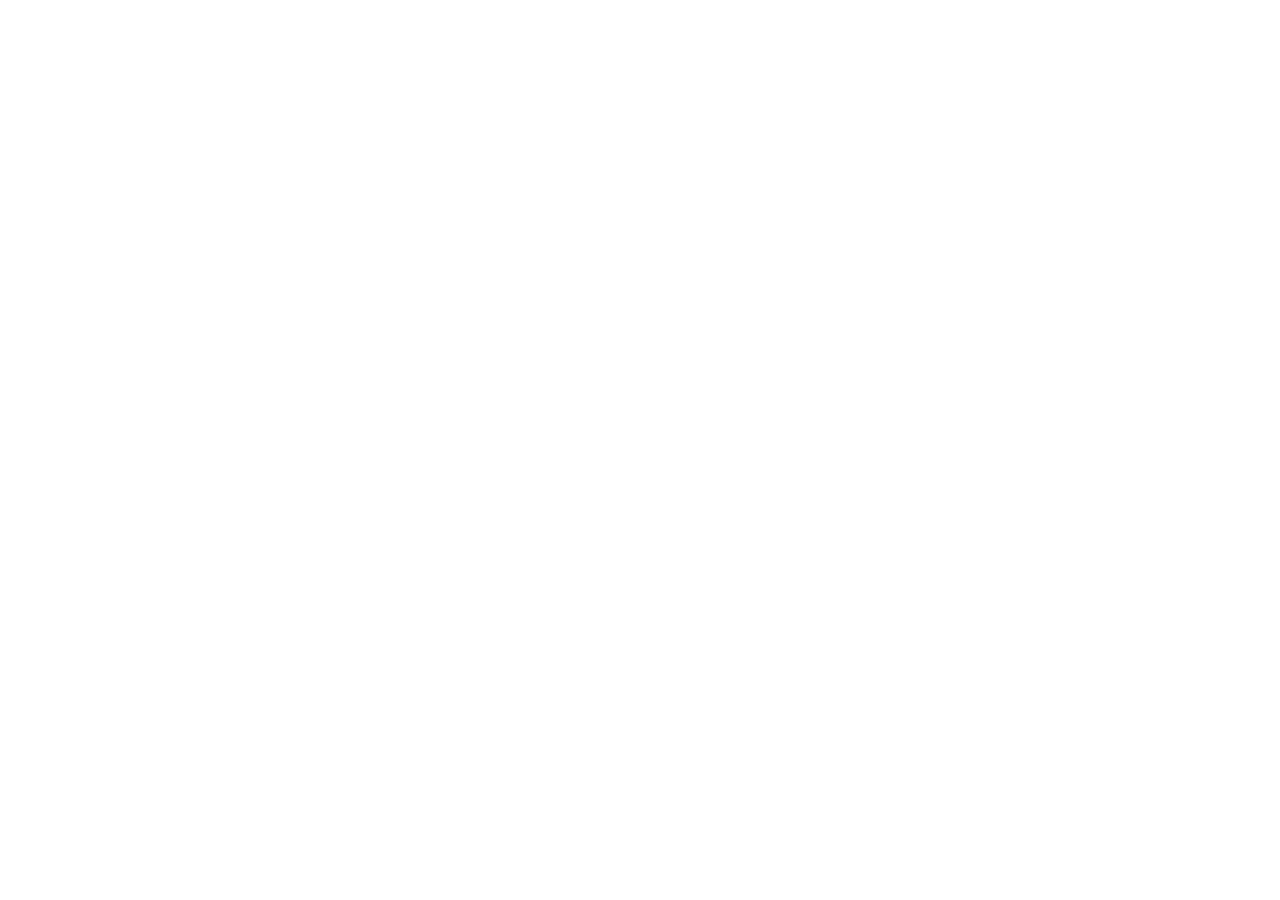
==== index.html @ 7a44ad0e "Add files via upload" ====
<!DOCTYPE html>
<html lang="en">
  <head>
    <meta charset="UTF-8" />
    <meta name="viewport" content="width=device-width, initial-scale=1.0, maximum-scale=1" />
    <title>Spin Wheel Hadiah</title>
    <meta name="description" content="Spin Wheel Hadiah — built on Replit. Update this description to reflect the app." />
    <meta name="robots" content="index, follow" />
    <meta property="og:title" content="Spin Wheel Hadiah" />
    <meta property="og:description" content="Spin Wheel Hadiah — built on Replit. Update this description to reflect the app." />
    <meta property="og:type" content="website" />
    <meta name="twitter:card" content="summary_large_image" />
    <meta name="twitter:title" content="Spin Wheel Hadiah" />
    <meta name="twitter:description" content="Spin Wheel Hadiah — built on Replit. Update this description to reflect the app." />
    <link rel="icon" type="image/svg+xml" href="./favicon.svg" />
    <link rel="preconnect" href="https://fonts.googleapis.com">
    <link rel="preconnect" href="https://fonts.gstatic.com" crossorigin>
    <link href="https://fonts.googleapis.com/css2?family=Inter:wght@400;500;600;700&display=swap" rel="stylesheet">
    <script type="module" crossorigin src="./assets/index-rJWbn18Z.js"></script>
    <link rel="stylesheet" crossorigin href="./assets/index-BfxzWdJj.css">
  </head>
  <body>
    <div id="root"></div>
  </body>
</html>
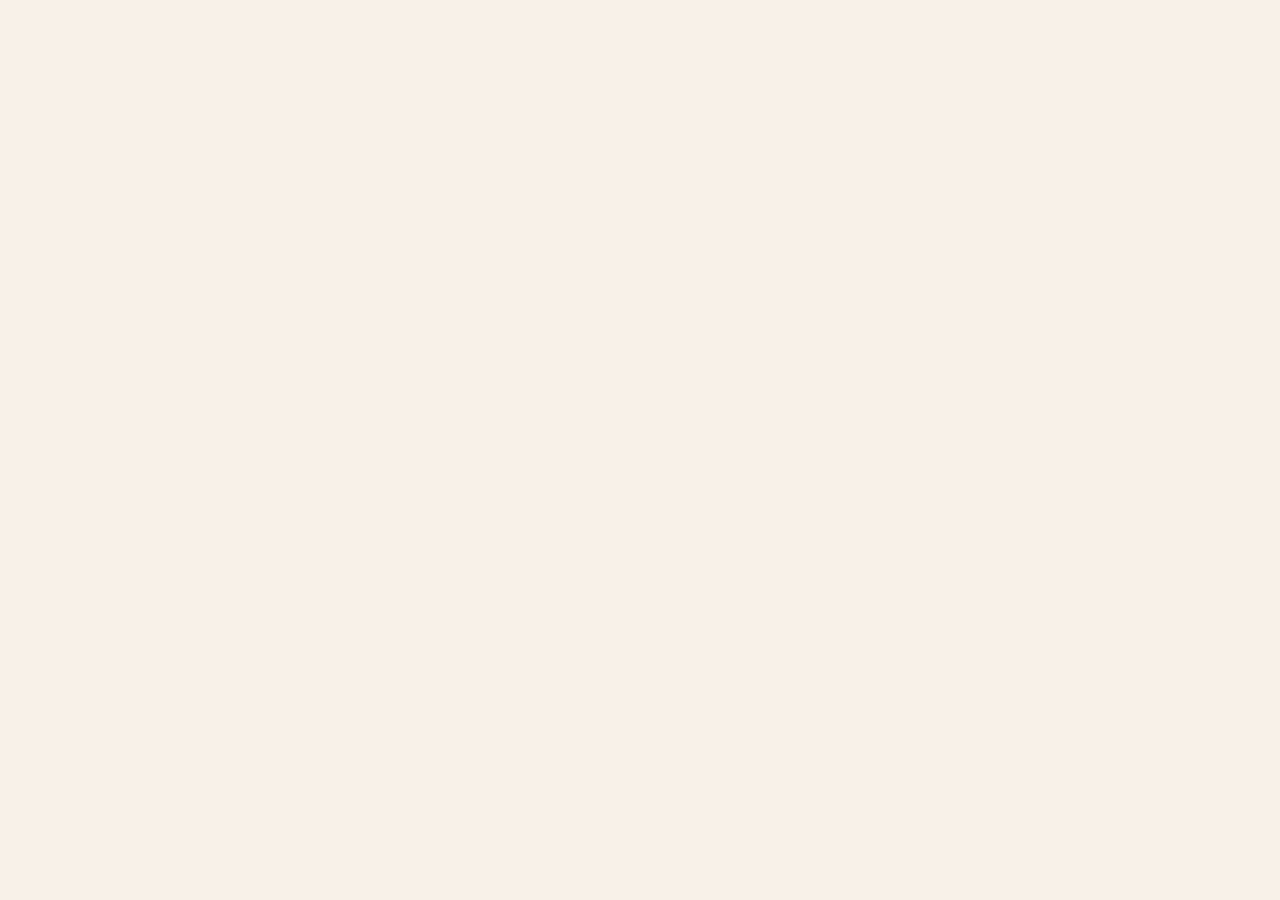
==== commit ab775017: "Upload project HUT RI 81" ====
--- a/assets/index-BfxzWdJj.css
+++ b/assets/index-BfxzWdJj.css
@@ -0,0 +1 @@
+@import"https://fonts.googleapis.com/css2?family=DM+Mono:wght@400;500&family=Fraunces:opsz,wght@9..144,600;9..144,700&family=Space+Grotesk:wght@400;500;600;700&display=swap";@layer components;@layer properties{@supports (((-webkit-hyphens:none)) and (not (margin-trim:inline))) or ((-moz-orient:inline) and (not (color:rgb(from red r g b)))){*,:before,:after,::backdrop{--tw-translate-x:0;--tw-translate-y:0;--tw-translate-z:0;--tw-rotate-x:initial;--tw-rotate-y:initial;--tw-rotate-z:initial;--tw-skew-x:initial;--tw-skew-y:initial;--tw-space-y-reverse:0;--tw-space-x-reverse:0;--tw-border-style:solid;--tw-leading:initial;--tw-font-weight:initial;--tw-tracking:initial;--tw-ordinal:initial;--tw-slashed-zero:initial;--tw-numeric-figure:initial;--tw-numeric-spacing:initial;--tw-numeric-fraction:initial;--tw-shadow:0 0 #0000;--tw-shadow-color:initial;--tw-shadow-alpha:100%;--tw-inset-shadow:0 0 #0000;--tw-inset-shadow-color:initial;--tw-inset-shadow-alpha:100%;--tw-ring-color:initial;--tw-ring-shadow:0 0 #0000;--tw-inset-ring-color:initial;--tw-inset-ring-shadow:0 0 #0000;--tw-ring-inset:initial;--tw-ring-offset-width:0px;--tw-ring-offset-color:#fff;--tw-ring-offset-shadow:0 0 #0000;--tw-outline-style:solid;--tw-duration:initial;--tw-ease:initial;--tw-content:"";--tw-animation-delay:0s;--tw-animation-direction:normal;--tw-animation-duration:initial;--tw-animation-fill-mode:none;--tw-animation-iteration-count:1;--tw-enter-blur:0;--tw-enter-opacity:1;--tw-enter-rotate:0;--tw-enter-scale:1;--tw-enter-translate-x:0;--tw-enter-translate-y:0;--tw-exit-blur:0;--tw-exit-opacity:1;--tw-exit-rotate:0;--tw-exit-scale:1;--tw-exit-translate-x:0;--tw-exit-translate-y:0}}}@layer theme{:root,:host{--color-red-50:oklch(97.1% .013 17.38);--color-red-300:oklch(80.8% .114 19.571);--color-red-400:oklch(70.4% .191 22.216);--color-red-500:oklch(63.7% .237 25.331);--color-red-600:oklch(57.7% .245 27.325);--color-gray-50:oklch(98.5% .002 247.839);--color-gray-100:oklch(96.7% .003 264.542);--color-gray-600:oklch(44.6% .03 256.802);--color-gray-700:oklch(37.3% .034 259.733);--color-gray-800:oklch(27.8% .033 256.848);--color-gray-900:oklch(21% .034 264.665);--color-black:#000;--color-white:#fff;--spacing:.25rem;--container-sm:24rem;--container-md:28rem;--container-lg:32rem;--text-xs:.75rem;--text-xs--line-height:calc(1 / .75);--text-sm:.875rem;--text-sm--line-height:calc(1.25 / .875);--text-base:1rem;--text-base--line-height: 1.5 ;--text-lg:1.125rem;--text-lg--line-height:calc(1.75 / 1.125);--text-xl:1.25rem;--text-xl--line-height:calc(1.75 / 1.25);--text-2xl:1.5rem;--text-2xl--line-height:calc(2 / 1.5);--font-weight-normal:400;--font-weight-medium:500;--font-weight-semibold:600;--font-weight-bold:700;--tracking-tight:-.025em;--tracking-widest:.1em;--leading-snug:1.375;--leading-normal:1.5;--leading-relaxed:1.625;--ease-in-out:cubic-bezier(.4, 0, .2, 1);--animate-spin:spin 1s linear infinite;--animate-pulse:pulse 2s cubic-bezier(.4, 0, .6, 1) infinite;--aspect-video:16 / 9;--default-transition-duration:.15s;--default-transition-timing-function:cubic-bezier(.4, 0, .2, 1);--default-font-family:var(--app-font-sans);--default-mono-font-family:var(--app-font-mono);--color-border:hsl(var(--border))}}@layer base{*,:after,:before,::backdrop{box-sizing:border-box;border:0 solid;margin:0;padding:0}::file-selector-button{box-sizing:border-box;border:0 solid;margin:0;padding:0}html,:host{-webkit-text-size-adjust:100%;tab-size:4;line-height:1.5;font-family:var(--default-font-family,-apple-system, BlinkMacSystemFont, "Segoe UI", Roboto, "Helvetica Neue", "Noto Sans", Arial, sans-serif, "Apple Color Emoji", "Segoe UI Emoji", "Segoe UI Symbol", "Noto Color Emoji");font-feature-settings:var(--default-font-feature-settings,normal);font-variation-settings:var(--default-font-variation-settings,normal);-webkit-tap-highlight-color:transparent}hr{height:0;color:inherit;border-top-width:1px}abbr:where([title]){-webkit-text-decoration:underline dotted;text-decoration:underline dotted}h1,h2,h3,h4,h5,h6{font-size:inherit;font-weight:inherit}a{color:inherit;-webkit-text-decoration:inherit;text-decoration:inherit}b,strong{font-weight:bolder}code,kbd,samp,pre{font-family:var(--default-mono-font-family,ui-monospace, SFMono-Regular, Menlo, Monaco, Consolas, "Liberation Mono", "Courier New", monospace);font-feature-settings:var(--default-mono-font-feature-settings,normal);font-variation-settings:var(--default-mono-font-variation-settings,normal);font-size:1em}small{font-size:80%}sub,sup{vertical-align:baseline;font-size:75%;line-height:0;position:relative}sub{bottom:-.25em}sup{top:-.5em}table{text-indent:0;border-color:inherit;border-collapse:collapse}:-moz-focusring:where(:not(iframe)){outline:auto}progress{vertical-align:baseline}summary{display:list-item}ol,ul,menu{list-style:none}img,svg,video,canvas,audio,iframe,embed,object{vertical-align:middle;display:block}img,video{max-width:100%;height:auto}button,input,select,optgroup,textarea{font:inherit;font-feature-settings:inherit;font-variation-settings:inherit;letter-spacing:inherit;color:inherit;opacity:1;background-color:#0000;border-radius:0}::file-selector-button{font:inherit;font-feature-settings:inherit;font-variation-settings:inherit;letter-spacing:inherit;color:inherit;opacity:1;background-color:#0000;border-radius:0}:where(select:is([multiple],[size])) optgroup{font-weight:bolder}:where(select:is([multiple],[size])) optgroup option{padding-inline-start:20px}::file-selector-button{margin-inline-end:4px}::placeholder{opacity:1}@supports (not ((-webkit-appearance:-apple-pay-button))) or (contain-intrinsic-size:1px){::placeholder{color:currentColor}@supports (color:color-mix(in lab,red,red)){::placeholder{color:color-mix(in oklab,currentcolor 50%,transparent)}}}textarea{resize:vertical}::-webkit-search-decoration{-webkit-appearance:none}::-webkit-date-and-time-value{min-height:1lh;text-align:inherit}::-webkit-datetime-edit{display:inline-flex}::-webkit-datetime-edit-fields-wrapper{padding:0}::-webkit-datetime-edit{padding-block:0}::-webkit-datetime-edit-year-field{padding-block:0}::-webkit-datetime-edit-month-field{padding-block:0}::-webkit-datetime-edit-day-field{padding-block:0}::-webkit-datetime-edit-hour-field{padding-block:0}::-webkit-datetime-edit-minute-field{padding-block:0}::-webkit-datetime-edit-second-field{padding-block:0}::-webkit-datetime-edit-millisecond-field{padding-block:0}::-webkit-datetime-edit-meridiem-field{padding-block:0}::-webkit-calendar-picker-indicator{line-height:1}:-moz-ui-invalid{box-shadow:none}button,input:where([type=button],[type=reset],[type=submit]){appearance:button}::file-selector-button{appearance:button}::-webkit-inner-spin-button{height:auto}::-webkit-outer-spin-button{height:auto}[hidden]:where(:not([hidden=until-found])){display:none!important}*{box-sizing:border-box}html{background:hsl(var(--background))}body{background:hsl(var(--background));min-width:320px;color:hsl(var(--foreground));font-family:var(--app-font-sans);-webkit-font-smoothing:antialiased;margin:0}button,input{font:inherit}button{cursor:pointer}}@layer utilities{.\@container\/field-group{container:field-group/inline-size}.pointer-events-auto{pointer-events:auto}.pointer-events-none{pointer-events:none}.invisible{visibility:hidden}.sr-only{clip-path:inset(50%);white-space:nowrap;border-width:0;width:1px;height:1px;margin:-1px;padding:0;position:absolute;overflow:hidden}.absolute{position:absolute}.fixed{position:fixed}.relative{position:relative}.static{position:static}.inset-0{inset:0}.inset-x-0{inset-inline:0}.inset-y-0{inset-block:0}.-top-12{top:calc(var(--spacing) * -12)}.top-0{top:0}.top-1\.5{top:calc(var(--spacing) * 1.5)}.top-1\/2{top:50%}.top-2{top:calc(var(--spacing) * 2)}.top-3\.5{top:calc(var(--spacing) * 3.5)}.top-4{top:calc(var(--spacing) * 4)}.top-\[1px\]{top:1px}.top-\[50\%\]{top:50%}.top-\[60\%\]{top:60%}.top-full{top:100%}.-right-12{right:calc(var(--spacing) * -12)}.right-0{right:0}.right-1{right:var(--spacing)}.right-2{right:calc(var(--spacing) * 2)}.right-3{right:calc(var(--spacing) * 3)}.right-4{right:calc(var(--spacing) * 4)}.-bottom-12{bottom:calc(var(--spacing) * -12)}.bottom-0{bottom:0}.-left-12{left:calc(var(--spacing) * -12)}.left-0{left:0}.left-1\/2{left:50%}.left-2{left:calc(var(--spacing) * 2)}.left-\[50\%\]{left:50%}.z-10{z-index:10}.z-20{z-index:20}.z-50{z-index:50}.z-\[1\]{z-index:1}.z-\[100\]{z-index:100}.order-first{order:-9999}.order-last{order:9999}.\!m-0{margin:0!important}.-mx-1{margin-inline:calc(var(--spacing) * -1)}.mx-2{margin-inline:calc(var(--spacing) * 2)}.mx-3\.5{margin-inline:calc(var(--spacing) * 3.5)}.mx-4{margin-inline:calc(var(--spacing) * 4)}.mx-auto{margin-inline:auto}.-my-2{margin-block:calc(var(--spacing) * -2)}.my-0{margin-block:0}.my-0\.5{margin-block:calc(var(--spacing) * .5)}.my-1{margin-block:var(--spacing)}.-mt-4{margin-top:calc(var(--spacing) * -4)}.mt-1\.5{margin-top:calc(var(--spacing) * 1.5)}.mt-2{margin-top:calc(var(--spacing) * 2)}.mt-4{margin-top:calc(var(--spacing) * 4)}.mt-24{margin-top:calc(var(--spacing) * 24)}.mt-auto{margin-top:auto}.mr-2{margin-right:calc(var(--spacing) * 2)}.mb-1{margin-bottom:var(--spacing)}.mb-2{margin-bottom:calc(var(--spacing) * 2)}.mb-3{margin-bottom:calc(var(--spacing) * 3)}.mb-4{margin-bottom:calc(var(--spacing) * 4)}.-ml-4{margin-left:calc(var(--spacing) * -4)}.ml-1{margin-left:var(--spacing)}.ml-4{margin-left:calc(var(--spacing) * 4)}.ml-auto{margin-left:auto}.line-clamp-2{-webkit-line-clamp:2;-webkit-box-orient:vertical;display:-webkit-box;overflow:hidden}.block{display:block}.flex{display:flex}.grid{display:grid}.hidden{display:none}.inline-flex{display:inline-flex}.table{display:table}.aspect-square{aspect-ratio:1}.aspect-video{aspect-ratio:var(--aspect-video)}.size-4{width:calc(var(--spacing) * 4);height:calc(var(--spacing) * 4)}.size-6{width:calc(var(--spacing) * 6);height:calc(var(--spacing) * 6)}.size-8{width:calc(var(--spacing) * 8);height:calc(var(--spacing) * 8)}.size-10{width:calc(var(--spacing) * 10);height:calc(var(--spacing) * 10)}.size-\[--cell-size\]{width:--cell-size;height:--cell-size}.h-1\.5{height:calc(var(--spacing) * 1.5)}.h-2{height:calc(var(--spacing) * 2)}.h-2\.5{height:calc(var(--spacing) * 2.5)}.h-3{height:calc(var(--spacing) * 3)}.h-3\.5{height:calc(var(--spacing) * 3.5)}.h-4{height:calc(var(--spacing) * 4)}.h-5{height:calc(var(--spacing) * 5)}.h-6{height:calc(var(--spacing) * 6)}.h-7{height:calc(var(--spacing) * 7)}.h-8{height:calc(var(--spacing) * 8)}.h-9{height:calc(var(--spacing) * 9)}.h-10{height:calc(var(--spacing) * 10)}.h-12{height:calc(var(--spacing) * 12)}.h-\[--cell-size\]{height:--cell-size}.h-\[1px\]{height:1px}.h-\[var\(--radix-navigation-menu-viewport-height\)\]{height:var(--radix-navigation-menu-viewport-height)}.h-\[var\(--radix-select-trigger-height\)\]{height:var(--radix-select-trigger-height)}.h-auto{height:auto}.h-full{height:100%}.h-px{height:1px}.h-svh{height:100svh}.max-h-\[--radix-context-menu-content-available-height\]{max-height:--radix-context-menu-content-available-height}.max-h-\[--radix-select-content-available-height\]{max-height:--radix-select-content-available-height}.max-h-\[85vh\]{max-height:85vh}.max-h-\[300px\]{max-height:300px}.max-h-\[var\(--radix-dropdown-menu-content-available-height\)\]{max-height:var(--radix-dropdown-menu-content-available-height)}.max-h-screen{max-height:100vh}.min-h-0{min-height:0}.min-h-8{min-height:calc(var(--spacing) * 8)}.min-h-9{min-height:calc(var(--spacing) * 9)}.min-h-10{min-height:calc(var(--spacing) * 10)}.min-h-\[60px\]{min-height:60px}.min-h-screen{min-height:100vh}.min-h-svh{min-height:100svh}.w-0{width:0}.w-1{width:var(--spacing)}.w-2{width:calc(var(--spacing) * 2)}.w-2\.5{width:calc(var(--spacing) * 2.5)}.w-3{width:calc(var(--spacing) * 3)}.w-3\.5{width:calc(var(--spacing) * 3.5)}.w-3\/4{width:75%}.w-4{width:calc(var(--spacing) * 4)}.w-5{width:calc(var(--spacing) * 5)}.w-7{width:calc(var(--spacing) * 7)}.w-8{width:calc(var(--spacing) * 8)}.w-9{width:calc(var(--spacing) * 9)}.w-10{width:calc(var(--spacing) * 10)}.w-64{width:calc(var(--spacing) * 64)}.w-72{width:calc(var(--spacing) * 72)}.w-\[--cell-size\]{width:--cell-size}.w-\[1px\]{width:1px}.w-\[100px\]{width:100px}.w-\[var\(--sidebar-width\)\]{width:var(--sidebar-width)}.w-auto{width:auto}.w-fit{width:fit-content}.w-full{width:100%}.w-max{width:max-content}.w-px{width:1px}.max-w-\[var\(--skeleton-width\)\]{max-width:var(--skeleton-width)}.max-w-lg{max-width:var(--container-lg)}.max-w-max{max-width:max-content}.max-w-md{max-width:var(--container-md)}.max-w-sm{max-width:var(--container-sm)}.min-w-0{min-width:0}.min-w-5{min-width:calc(var(--spacing) * 5)}.min-w-8{min-width:calc(var(--spacing) * 8)}.min-w-9{min-width:calc(var(--spacing) * 9)}.min-w-10{min-width:calc(var(--spacing) * 10)}.min-w-\[--cell-size\]{min-width:--cell-size}.min-w-\[8rem\]{min-width:8rem}.min-w-\[12rem\]{min-width:12rem}.min-w-\[var\(--radix-select-trigger-width\)\]{min-width:var(--radix-select-trigger-width)}.flex-1{flex:1}.shrink-0{flex-shrink:0}.grow{flex-grow:1}.grow-0{flex-grow:0}.basis-full{flex-basis:100%}.caption-bottom{caption-side:bottom}.border-collapse{border-collapse:collapse}.origin-\[--radix-context-menu-content-transform-origin\]{transform-origin:--radix-context-menu-content-transform-origin}.origin-\[--radix-dropdown-menu-content-transform-origin\]{transform-origin:--radix-dropdown-menu-content-transform-origin}.origin-\[--radix-hover-card-content-transform-origin\]{transform-origin:--radix-hover-card-content-transform-origin}.origin-\[--radix-menubar-content-transform-origin\]{transform-origin:--radix-menubar-content-transform-origin}.origin-\[--radix-popover-content-transform-origin\]{transform-origin:--radix-popover-content-transform-origin}.origin-\[--radix-select-content-transform-origin\]{transform-origin:--radix-select-content-transform-origin}.origin-\[--radix-tooltip-content-transform-origin\]{transform-origin:--radix-tooltip-content-transform-origin}.-translate-x-1\/2{--tw-translate-x: -50% ;translate:var(--tw-translate-x) var(--tw-translate-y)}.-translate-x-px{--tw-translate-x:-1px;translate:var(--tw-translate-x) var(--tw-translate-y)}.translate-x-\[-50\%\]{--tw-translate-x:-50%;translate:var(--tw-translate-x) var(--tw-translate-y)}.translate-x-px{--tw-translate-x:1px;translate:var(--tw-translate-x) var(--tw-translate-y)}.-translate-y-1\/2{--tw-translate-y: -50% ;translate:var(--tw-translate-x) var(--tw-translate-y)}.translate-y-\[-50\%\]{--tw-translate-y:-50%;translate:var(--tw-translate-x) var(--tw-translate-y)}.rotate-45{rotate:45deg}.rotate-90{rotate:90deg}.transform{transform:var(--tw-rotate-x,) var(--tw-rotate-y,) var(--tw-rotate-z,) var(--tw-skew-x,) var(--tw-skew-y,)}.animate-caret-blink{animation:1.25s ease-out infinite caret-blink}.animate-in{animation:enter var(--tw-animation-duration,var(--tw-duration,.15s))var(--tw-ease,ease)var(--tw-animation-delay,0s)var(--tw-animation-iteration-count,1)var(--tw-animation-direction,normal)var(--tw-animation-fill-mode,none)}.animate-pulse{animation:var(--animate-pulse)}.animate-spin{animation:var(--animate-spin)}.cursor-default{cursor:default}.cursor-pointer{cursor:pointer}.cursor-text{cursor:text}.touch-none{touch-action:none}.resize-none{resize:none}.list-disc{list-style-type:disc}.list-none{list-style-type:none}.flex-col{flex-direction:column}.flex-col-reverse{flex-direction:column-reverse}.flex-row{flex-direction:row}.flex-wrap{flex-wrap:wrap}.place-content-center{place-content:center}.items-center{align-items:center}.items-end{align-items:flex-end}.items-start{align-items:flex-start}.items-stretch{align-items:stretch}.justify-between{justify-content:space-between}.justify-center{justify-content:center}.justify-start{justify-content:flex-start}.gap-1{gap:var(--spacing)}.gap-1\.5{gap:calc(var(--spacing) * 1.5)}.gap-2{gap:calc(var(--spacing) * 2)}.gap-2\.5{gap:calc(var(--spacing) * 2.5)}.gap-3{gap:calc(var(--spacing) * 3)}.gap-4{gap:calc(var(--spacing) * 4)}.gap-6{gap:calc(var(--spacing) * 6)}.gap-7{gap:calc(var(--spacing) * 7)}:where(.space-y-1\.5>:not(:last-child)){--tw-space-y-reverse:0;margin-block-start:calc(calc(var(--spacing) * 1.5) * var(--tw-space-y-reverse));margin-block-end:calc(calc(var(--spacing) * 1.5) * calc(1 - var(--tw-space-y-reverse)))}:where(.space-y-2>:not(:last-child)){--tw-space-y-reverse:0;margin-block-start:calc(calc(var(--spacing) * 2) * var(--tw-space-y-reverse));margin-block-end:calc(calc(var(--spacing) * 2) * calc(1 - var(--tw-space-y-reverse)))}:where(.space-x-1>:not(:last-child)){--tw-space-x-reverse:0;margin-inline-start:calc(var(--spacing) * var(--tw-space-x-reverse));margin-inline-end:calc(var(--spacing) * calc(1 - var(--tw-space-x-reverse)))}:where(.space-x-4>:not(:last-child)){--tw-space-x-reverse:0;margin-inline-start:calc(calc(var(--spacing) * 4) * var(--tw-space-x-reverse));margin-inline-end:calc(calc(var(--spacing) * 4) * calc(1 - var(--tw-space-x-reverse)))}.self-stretch{align-self:stretch}.overflow-auto{overflow:auto}.overflow-hidden{overflow:hidden}.overflow-x-auto{overflow-x:auto}.overflow-x-hidden{overflow-x:hidden}.overflow-y-auto{overflow-y:auto}.rounded{border-radius:.25rem}.rounded-\[2px\]{border-radius:2px}.rounded-\[calc\(var\(--radius\)-5px\)\]{border-radius:calc(var(--radius) - 5px)}.rounded-\[inherit\]{border-radius:inherit}.rounded-full{border-radius:3.40282e38px}.rounded-lg{border-radius:var(--radius)}.rounded-md{border-radius:calc(var(--radius) - 2px)}.rounded-none{border-radius:0}.rounded-sm{border-radius:calc(var(--radius) - 4px)}.rounded-xl{border-radius:calc(var(--radius) + 4px)}.rounded-t-\[10px\]{border-top-left-radius:10px;border-top-right-radius:10px}.rounded-l-md{border-top-left-radius:calc(var(--radius) - 2px);border-bottom-left-radius:calc(var(--radius) - 2px)}.rounded-tl-sm{border-top-left-radius:calc(var(--radius) - 4px)}.rounded-r-md{border-top-right-radius:calc(var(--radius) - 2px);border-bottom-right-radius:calc(var(--radius) - 2px)}.border{border-style:var(--tw-border-style);border-width:1px}.border-0{border-style:var(--tw-border-style);border-width:0}.border-2{border-style:var(--tw-border-style);border-width:2px}.border-\[1\.5px\]{border-style:var(--tw-border-style);border-width:1.5px}.border-y{border-block-style:var(--tw-border-style);border-block-width:1px}.border-t{border-top-style:var(--tw-border-style);border-top-width:1px}.border-r{border-right-style:var(--tw-border-style);border-right-width:1px}.border-b{border-bottom-style:var(--tw-border-style);border-bottom-width:1px}.border-l{border-left-style:var(--tw-border-style);border-left-width:1px}.border-dashed{--tw-border-style:dashed;border-style:dashed}.\[border-color\:var\(--badge-outline\)\]{border-color:var(--badge-outline)}.\[border-color\:var\(--button-outline\)\]{border-color:var(--button-outline)}.border-\[--color-border\]{border-color:--color-border}.border-border,.border-border\/50{border-color:hsl(var(--border))}@supports (color:color-mix(in lab,red,red)){.border-border\/50{border-color:color-mix(in oklab,hsl(var(--border)) 50%,transparent)}}.border-destructive,.border-destructive\/50{border-color:hsl(var(--destructive))}@supports (color:color-mix(in lab,red,red)){.border-destructive\/50{border-color:color-mix(in oklab,hsl(var(--destructive)) 50%,transparent)}}.border-input{border-color:hsl(var(--input))}.border-primary,.border-primary\/50{border-color:hsl(var(--primary))}@supports (color:color-mix(in lab,red,red)){.border-primary\/50{border-color:color-mix(in oklab,hsl(var(--primary)) 50%,transparent)}}.border-transparent{border-color:#0000}.border-t-transparent{border-top-color:#0000}.border-l-transparent{border-left-color:#0000}.bg-\[--color-bg\]{background-color:--color-bg}.bg-accent{background-color:hsl(var(--accent))}.bg-background{background-color:hsl(var(--background))}.bg-black\/80{background-color:#000c}@supports (color:color-mix(in lab,red,red)){.bg-black\/80{background-color:color-mix(in oklab,var(--color-black) 80%,transparent)}}.bg-border{background-color:hsl(var(--border))}.bg-card{background-color:hsl(var(--card))}.bg-destructive{background-color:hsl(var(--destructive))}.bg-foreground{background-color:hsl(var(--foreground))}.bg-gray-50{background-color:var(--color-gray-50)}.bg-gray-100{background-color:var(--color-gray-100)}.bg-gray-900{background-color:var(--color-gray-900)}.bg-input{background-color:hsl(var(--input))}.bg-muted,.bg-muted\/50{background-color:hsl(var(--muted))}@supports (color:color-mix(in lab,red,red)){.bg-muted\/50{background-color:color-mix(in oklab,hsl(var(--muted)) 50%,transparent)}}.bg-primary,.bg-primary\/10{background-color:hsl(var(--primary))}@supports (color:color-mix(in lab,red,red)){.bg-primary\/10{background-color:color-mix(in oklab,hsl(var(--primary)) 10%,transparent)}}.bg-primary\/20{background-color:hsl(var(--primary))}@supports (color:color-mix(in lab,red,red)){.bg-primary\/20{background-color:color-mix(in oklab,hsl(var(--primary)) 20%,transparent)}}.bg-secondary{background-color:hsl(var(--secondary))}.bg-transparent{background-color:#0000}.fill-current{fill:currentColor}.fill-primary{fill:hsl(var(--primary))}.p-0{padding:0}.p-1{padding:var(--spacing)}.p-2{padding:calc(var(--spacing) * 2)}.p-3{padding:calc(var(--spacing) * 3)}.p-4{padding:calc(var(--spacing) * 4)}.p-6{padding:calc(var(--spacing) * 6)}.p-\[1px\]{padding:1px}.px-1{padding-inline:var(--spacing)}.px-1\.5{padding-inline:calc(var(--spacing) * 1.5)}.px-2{padding-inline:calc(var(--spacing) * 2)}.px-2\.5{padding-inline:calc(var(--spacing) * 2.5)}.px-3{padding-inline:calc(var(--spacing) * 3)}.px-4{padding-inline:calc(var(--spacing) * 4)}.px-8{padding-inline:calc(var(--spacing) * 8)}.px-\[--cell-size\]{padding-inline:--cell-size}.py-0\.5{padding-block:calc(var(--spacing) * .5)}.py-1{padding-block:var(--spacing)}.py-1\.5{padding-block:calc(var(--spacing) * 1.5)}.py-2{padding-block:calc(var(--spacing) * 2)}.py-3{padding-block:calc(var(--spacing) * 3)}.py-4{padding-block:calc(var(--spacing) * 4)}.py-6{padding-block:calc(var(--spacing) * 6)}.pt-0{padding-top:0}.pt-3{padding-top:calc(var(--spacing) * 3)}.pt-4{padding-top:calc(var(--spacing) * 4)}.pt-6{padding-top:calc(var(--spacing) * 6)}.pr-1{padding-right:var(--spacing)}.pr-2{padding-right:calc(var(--spacing) * 2)}.pr-2\.5{padding-right:calc(var(--spacing) * 2.5)}.pr-3{padding-right:calc(var(--spacing) * 3)}.pr-8{padding-right:calc(var(--spacing) * 8)}.pb-3{padding-bottom:calc(var(--spacing) * 3)}.pb-4{padding-bottom:calc(var(--spacing) * 4)}.pl-2{padding-left:calc(var(--spacing) * 2)}.pl-2\.5{padding-left:calc(var(--spacing) * 2.5)}.pl-3{padding-left:calc(var(--spacing) * 3)}.pl-4{padding-left:calc(var(--spacing) * 4)}.pl-8{padding-left:calc(var(--spacing) * 8)}.text-center{text-align:center}.text-left{text-align:left}.align-middle{vertical-align:middle}.font-mono{font-family:var(--app-font-mono)}.font-sans{font-family:var(--app-font-sans)}.text-2xl{font-size:var(--text-2xl);line-height:var(--tw-leading,var(--text-2xl--line-height))}.text-base{font-size:var(--text-base);line-height:var(--tw-leading,var(--text-base--line-height))}.text-lg{font-size:var(--text-lg);line-height:var(--tw-leading,var(--text-lg--line-height))}.text-sm{font-size:var(--text-sm);line-height:var(--tw-leading,var(--text-sm--line-height))}.text-sm\/relaxed{font-size:var(--text-sm);line-height:var(--leading-relaxed)}.text-xl{font-size:var(--text-xl);line-height:var(--tw-leading,var(--text-xl--line-height))}.text-xs{font-size:var(--text-xs);line-height:var(--tw-leading,var(--text-xs--line-height))}.text-\[0\.8rem\]{font-size:.8rem}.leading-none{--tw-leading:1;line-height:1}.leading-normal{--tw-leading:var(--leading-normal);line-height:var(--leading-normal)}.leading-snug{--tw-leading:var(--leading-snug);line-height:var(--leading-snug)}.font-bold{--tw-font-weight:var(--font-weight-bold);font-weight:var(--font-weight-bold)}.font-medium{--tw-font-weight:var(--font-weight-medium);font-weight:var(--font-weight-medium)}.font-normal{--tw-font-weight:var(--font-weight-normal);font-weight:var(--font-weight-normal)}.font-semibold{--tw-font-weight:var(--font-weight-semibold);font-weight:var(--font-weight-semibold)}.tracking-tight{--tw-tracking:var(--tracking-tight);letter-spacing:var(--tracking-tight)}.tracking-widest{--tw-tracking:var(--tracking-widest);letter-spacing:var(--tracking-widest)}.text-balance{text-wrap:balance}.break-words{overflow-wrap:break-word}.whitespace-nowrap{white-space:nowrap}.text-accent-foreground{color:hsl(var(--accent-foreground))}.text-card-foreground{color:hsl(var(--card-foreground))}.text-current{color:currentColor}.text-destructive{color:hsl(var(--destructive))}.text-destructive-foreground{color:hsl(var(--destructive-foreground))}.text-foreground,.text-foreground\/50{color:hsl(var(--foreground))}@supports (color:color-mix(in lab,red,red)){.text-foreground\/50{color:color-mix(in oklab,hsl(var(--foreground)) 50%,transparent)}}.text-gray-600{color:var(--color-gray-600)}.text-gray-800{color:var(--color-gray-800)}.text-gray-900{color:var(--color-gray-900)}.text-muted-foreground{color:hsl(var(--muted-foreground))}.text-primary{color:hsl(var(--primary))}.text-primary-foreground{color:hsl(var(--primary-foreground))}.text-red-500{color:var(--color-red-500)}.text-secondary-foreground{color:hsl(var(--secondary-foreground))}.text-white{color:var(--color-white)}.tabular-nums{--tw-numeric-spacing:tabular-nums;font-variant-numeric:var(--tw-ordinal,) var(--tw-slashed-zero,) var(--tw-numeric-figure,) var(--tw-numeric-spacing,) var(--tw-numeric-fraction,)}.underline-offset-4{text-underline-offset:4px}.opacity-0{opacity:0}.opacity-50{opacity:.5}.opacity-60{opacity:.6}.opacity-70{opacity:.7}.opacity-90{opacity:.9}.shadow{--tw-shadow:0 1px 3px 0 var(--tw-shadow-color,#0000001a), 0 1px 2px -1px var(--tw-shadow-color,#0000001a);box-shadow:var(--tw-inset-shadow),var(--tw-inset-ring-shadow),var(--tw-ring-offset-shadow),var(--tw-ring-shadow),var(--tw-shadow)}.shadow-\[0_0_0_1px_hsl\(var\(--sidebar-border\)\)\]{--tw-shadow:0 0 0 1px var(--tw-shadow-color,hsl(var(--sidebar-border)));box-shadow:var(--tw-inset-shadow),var(--tw-inset-ring-shadow),var(--tw-ring-offset-shadow),var(--tw-ring-shadow),var(--tw-shadow)}.shadow-lg{--tw-shadow:0 10px 15px -3px var(--tw-shadow-color,#0000001a), 0 4px 6px -4px var(--tw-shadow-color,#0000001a);box-shadow:var(--tw-inset-shadow),var(--tw-inset-ring-shadow),var(--tw-ring-offset-shadow),var(--tw-ring-shadow),var(--tw-shadow)}.shadow-md{--tw-shadow:0 4px 6px -1px var(--tw-shadow-color,#0000001a), 0 2px 4px -2px var(--tw-shadow-color,#0000001a);box-shadow:var(--tw-inset-shadow),var(--tw-inset-ring-shadow),var(--tw-ring-offset-shadow),var(--tw-ring-shadow),var(--tw-shadow)}.shadow-none{--tw-shadow:0 0 #0000;box-shadow:var(--tw-inset-shadow),var(--tw-inset-ring-shadow),var(--tw-ring-offset-shadow),var(--tw-ring-shadow),var(--tw-shadow)}.shadow-sm{--tw-shadow:0 1px 3px 0 var(--tw-shadow-color,#0000001a), 0 1px 2px -1px var(--tw-shadow-color,#0000001a);box-shadow:var(--tw-inset-shadow),var(--tw-inset-ring-shadow),var(--tw-ring-offset-shadow),var(--tw-ring-shadow),var(--tw-shadow)}.shadow-xl{--tw-shadow:0 20px 25px -5px var(--tw-shadow-color,#0000001a), 0 8px 10px -6px var(--tw-shadow-color,#0000001a);box-shadow:var(--tw-inset-shadow),var(--tw-inset-ring-shadow),var(--tw-ring-offset-shadow),var(--tw-ring-shadow),var(--tw-shadow)}.shadow-xs{--tw-shadow:0 1px 2px 0 var(--tw-shadow-color,#0000000d);box-shadow:var(--tw-inset-shadow),var(--tw-inset-ring-shadow),var(--tw-ring-offset-shadow),var(--tw-ring-shadow),var(--tw-shadow)}.ring-0{--tw-ring-shadow:var(--tw-ring-inset,) 0 0 0 calc(0px + var(--tw-ring-offset-width)) var(--tw-ring-color,currentcolor);box-shadow:var(--tw-inset-shadow),var(--tw-inset-ring-shadow),var(--tw-ring-offset-shadow),var(--tw-ring-shadow),var(--tw-shadow)}.ring-1{--tw-ring-shadow:var(--tw-ring-inset,) 0 0 0 calc(1px + var(--tw-ring-offset-width)) var(--tw-ring-color,currentcolor);box-shadow:var(--tw-inset-shadow),var(--tw-inset-ring-shadow),var(--tw-ring-offset-shadow),var(--tw-ring-shadow),var(--tw-shadow)}.ring-ring{--tw-ring-color:hsl(var(--ring))}.ring-offset-background{--tw-ring-offset-color:hsl(var(--background))}.outline-hidden{--tw-outline-style:none;outline-style:none}@media(forced-colors:active){.outline-hidden{outline-offset:2px;outline:2px solid #0000}}.outline{outline-style:var(--tw-outline-style);outline-width:1px}.outline-2{outline-style:var(--tw-outline-style);outline-width:2px}.outline-offset-2{outline-offset:2px}.outline-transparent{outline-color:#0000}.transition{transition-property:color,background-color,border-color,outline-color,text-decoration-color,fill,stroke,--tw-gradient-from,--tw-gradient-via,--tw-gradient-to,opacity,box-shadow,transform,translate,scale,rotate,filter,-webkit-backdrop-filter,backdrop-filter,display,content-visibility,overlay,pointer-events;transition-timing-function:var(--tw-ease,var(--default-transition-timing-function));transition-duration:var(--tw-duration,var(--default-transition-duration))}.transition-\[color\,box-shadow\]{transition-property:color,box-shadow;transition-timing-function:var(--tw-ease,var(--default-transition-timing-function));transition-duration:var(--tw-duration,var(--default-transition-duration))}.transition-\[left\,right\,width\]{transition-property:left,right,width;transition-timing-function:var(--tw-ease,var(--default-transition-timing-function));transition-duration:var(--tw-duration,var(--default-transition-duration))}.transition-\[margin\,opacity\]{transition-property:margin,opacity;transition-timing-function:var(--tw-ease,var(--default-transition-timing-function));transition-duration:var(--tw-duration,var(--default-transition-duration))}.transition-\[width\,height\,padding\]{transition-property:width,height,padding;transition-timing-function:var(--tw-ease,var(--default-transition-timing-function));transition-duration:var(--tw-duration,var(--default-transition-duration))}.transition-\[width\]{transition-property:width;transition-timing-function:var(--tw-ease,var(--default-transition-timing-function));transition-duration:var(--tw-duration,var(--default-transition-duration))}.transition-all{transition-property:all;transition-timing-function:var(--tw-ease,var(--default-transition-timing-function));transition-duration:var(--tw-duration,var(--default-transition-duration))}.transition-colors{transition-property:color,background-color,border-color,outline-color,text-decoration-color,fill,stroke,--tw-gradient-from,--tw-gradient-via,--tw-gradient-to;transition-timing-function:var(--tw-ease,var(--default-transition-timing-function));transition-duration:var(--tw-duration,var(--default-transition-duration))}.transition-opacity{transition-property:opacity;transition-timing-function:var(--tw-ease,var(--default-transition-timing-function));transition-duration:var(--tw-duration,var(--default-transition-duration))}.transition-transform{transition-property:transform,translate,scale,rotate;transition-timing-function:var(--tw-ease,var(--default-transition-timing-function));transition-duration:var(--tw-duration,var(--default-transition-duration))}.duration-100{--tw-duration:.1s;transition-duration:.1s}.duration-200{--tw-duration:.2s;transition-duration:.2s}.duration-300{--tw-duration:.3s;transition-duration:.3s}.duration-1000{--tw-duration:1s;transition-duration:1s}.ease-in-out{--tw-ease:var(--ease-in-out);transition-timing-function:var(--ease-in-out)}.ease-linear{--tw-ease:linear;transition-timing-function:linear}.fade-in-0{--tw-enter-opacity:0}.outline-none{--tw-outline-style:none;outline-style:none}.select-none{-webkit-user-select:none;user-select:none}.zoom-in-95{--tw-enter-scale:.95}.\[--cell-size\:2rem\]{--cell-size:2rem}.group-focus-within\/menu-item\:opacity-100:is(:where(.group\/menu-item):focus-within *){opacity:1}@media(hover:hover){.group-hover\:opacity-100:is(:where(.group):hover *),.group-hover\/menu-item\:opacity-100:is(:where(.group\/menu-item):hover *){opacity:1}}.group-has-data-\[sidebar\=menu-action\]\/menu-item\:pr-8:is(:where(.group\/menu-item):has([data-sidebar=menu-action]) *){padding-right:calc(var(--spacing) * 8)}.group-has-\[\[data-orientation\=horizontal\]\]\/field\:text-balance:is(:where(.group\/field):has([data-orientation=horizontal]) *){text-wrap:balance}.group-has-\[\[data-slot\=item-description\]\]\/item\:translate-y-0\.5:is(:where(.group\/item):has([data-slot=item-description]) *){--tw-translate-y:calc(var(--spacing) * .5);translate:var(--tw-translate-x) var(--tw-translate-y)}.group-has-\[\[data-slot\=item-description\]\]\/item\:self-start:is(:where(.group\/item):has([data-slot=item-description]) *){align-self:flex-start}.group-has-\[\>input\]\/input-group\:pt-2\.5:is(:where(.group\/input-group):has(>input) *){padding-top:calc(var(--spacing) * 2.5)}.group-has-\[\>input\]\/input-group\:pb-2\.5:is(:where(.group\/input-group):has(>input) *){padding-bottom:calc(var(--spacing) * 2.5)}.group-data-\[collapsible\=icon\]\:-mt-8:is(:where(.group)[data-collapsible=icon] *){margin-top:calc(var(--spacing) * -8)}.group-data-\[collapsible\=icon\]\:hidden:is(:where(.group)[data-collapsible=icon] *){display:none}.group-data-\[collapsible\=icon\]\:h-8\!:is(:where(.group)[data-collapsible=icon] *){height:calc(var(--spacing) * 8)!important}.group-data-\[collapsible\=icon\]\:w-8\!:is(:where(.group)[data-collapsible=icon] *){width:calc(var(--spacing) * 8)!important}.group-data-\[collapsible\=icon\]\:w-\[calc\(var\(--sidebar-width-icon\)\+var\(--spacing-4\)\)\]:is(:where(.group)[data-collapsible=icon] *){width:calc(var(--sidebar-width-icon) + var(--spacing-4))}.group-data-\[collapsible\=icon\]\:w-\[calc\(var\(--sidebar-width-icon\)\+var\(--spacing-4\)\+2px\)\]:is(:where(.group)[data-collapsible=icon] *){width:calc(var(--sidebar-width-icon) + var(--spacing-4) + 2px)}.group-data-\[collapsible\=icon\]\:w-\[var\(--sidebar-width-icon\)\]:is(:where(.group)[data-collapsible=icon] *){width:var(--sidebar-width-icon)}.group-data-\[collapsible\=icon\]\:overflow-hidden:is(:where(.group)[data-collapsible=icon] *){overflow:hidden}.group-data-\[collapsible\=icon\]\:p-0\!:is(:where(.group)[data-collapsible=icon] *){padding:0!important}.group-data-\[collapsible\=icon\]\:p-2\!:is(:where(.group)[data-collapsible=icon] *){padding:calc(var(--spacing) * 2)!important}.group-data-\[collapsible\=icon\]\:opacity-0:is(:where(.group)[data-collapsible=icon] *){opacity:0}.group-data-\[collapsible\=offcanvas\]\:right-\[calc\(var\(--sidebar-width\)\*-1\)\]:is(:where(.group)[data-collapsible=offcanvas] *){right:calc(var(--sidebar-width) * -1)}.group-data-\[collapsible\=offcanvas\]\:left-\[calc\(var\(--sidebar-width\)\*-1\)\]:is(:where(.group)[data-collapsible=offcanvas] *){left:calc(var(--sidebar-width) * -1)}.group-data-\[collapsible\=offcanvas\]\:w-0:is(:where(.group)[data-collapsible=offcanvas] *){width:0}.group-data-\[collapsible\=offcanvas\]\:translate-x-0:is(:where(.group)[data-collapsible=offcanvas] *){--tw-translate-x:0px;translate:var(--tw-translate-x) var(--tw-translate-y)}.group-data-\[disabled\=true\]\/field\:opacity-50:is(:where(.group\/field)[data-disabled=true] *),.group-data-\[disabled\=true\]\/input-group\:opacity-50:is(:where(.group\/input-group)[data-disabled=true] *){opacity:.5}.group-data-\[focused\=true\]\/day\:relative:is(:where(.group\/day)[data-focused=true] *){position:relative}.group-data-\[focused\=true\]\/day\:z-10:is(:where(.group\/day)[data-focused=true] *){z-index:10}.group-data-\[focused\=true\]\/day\:border-ring:is(:where(.group\/day)[data-focused=true] *){border-color:hsl(var(--ring))}.group-data-\[focused\=true\]\/day\:ring-\[3px\]:is(:where(.group\/day)[data-focused=true] *){--tw-ring-shadow:var(--tw-ring-inset,) 0 0 0 calc(3px + var(--tw-ring-offset-width)) var(--tw-ring-color,currentcolor);box-shadow:var(--tw-inset-shadow),var(--tw-inset-ring-shadow),var(--tw-ring-offset-shadow),var(--tw-ring-shadow),var(--tw-shadow)}.group-data-\[focused\=true\]\/day\:ring-ring\/50:is(:where(.group\/day)[data-focused=true] *){--tw-ring-color:hsl(var(--ring))}@supports (color:color-mix(in lab,red,red)){.group-data-\[focused\=true\]\/day\:ring-ring\/50:is(:where(.group\/day)[data-focused=true] *){--tw-ring-color:color-mix(in oklab, hsl(var(--ring)) 50%, transparent)}}.group-data-\[side\=left\]\:-right-4:is(:where(.group)[data-side=left] *){right:calc(var(--spacing) * -4)}.group-data-\[side\=left\]\:border-r:is(:where(.group)[data-side=left] *){border-right-style:var(--tw-border-style);border-right-width:1px}.group-data-\[side\=right\]\:left-0:is(:where(.group)[data-side=right] *){left:0}.group-data-\[side\=right\]\:rotate-180:is(:where(.group)[data-side=right] *){rotate:180deg}.group-data-\[side\=right\]\:border-l:is(:where(.group)[data-side=right] *){border-left-style:var(--tw-border-style);border-left-width:1px}.group-data-\[state\=open\]\:rotate-180:is(:where(.group)[data-state=open] *){rotate:180deg}.group-data-\[variant\=floating\]\:rounded-lg:is(:where(.group)[data-variant=floating] *){border-radius:var(--radius)}.group-data-\[variant\=floating\]\:border:is(:where(.group)[data-variant=floating] *){border-style:var(--tw-border-style);border-width:1px}.group-data-\[variant\=floating\]\:shadow-sm:is(:where(.group)[data-variant=floating] *){--tw-shadow:0 1px 3px 0 var(--tw-shadow-color,#0000001a), 0 1px 2px -1px var(--tw-shadow-color,#0000001a);box-shadow:var(--tw-inset-shadow),var(--tw-inset-ring-shadow),var(--tw-ring-offset-shadow),var(--tw-ring-shadow),var(--tw-shadow)}.group-data-\[variant\=outline\]\/field-group\:-mb-2:is(:where(.group\/field-group)[data-variant=outline] *){margin-bottom:calc(var(--spacing) * -2)}.group-\[\.destructive\]\:border-muted\/40:is(:where(.group).destructive *){border-color:hsl(var(--muted))}@supports (color:color-mix(in lab,red,red)){.group-\[\.destructive\]\:border-muted\/40:is(:where(.group).destructive *){border-color:color-mix(in oklab,hsl(var(--muted)) 40%,transparent)}}.group-\[\.destructive\]\:text-red-300:is(:where(.group).destructive *){color:var(--color-red-300)}.group-\[\.toast\]\:bg-muted:is(:where(.group).toast *){background-color:hsl(var(--muted))}.group-\[\.toast\]\:bg-primary:is(:where(.group).toast *){background-color:hsl(var(--primary))}.group-\[\.toast\]\:text-muted-foreground:is(:where(.group).toast *){color:hsl(var(--muted-foreground))}.group-\[\.toast\]\:text-primary-foreground:is(:where(.group).toast *){color:hsl(var(--primary-foreground))}.group-\[\.toaster\]\:border-border:is(:where(.group).toaster *){border-color:hsl(var(--border))}.group-\[\.toaster\]\:bg-background:is(:where(.group).toaster *){background-color:hsl(var(--background))}.group-\[\.toaster\]\:text-foreground:is(:where(.group).toaster *){color:hsl(var(--foreground))}.group-\[\.toaster\]\:shadow-lg:is(:where(.group).toaster *){--tw-shadow:0 10px 15px -3px var(--tw-shadow-color,#0000001a), 0 4px 6px -4px var(--tw-shadow-color,#0000001a);box-shadow:var(--tw-inset-shadow),var(--tw-inset-ring-shadow),var(--tw-ring-offset-shadow),var(--tw-ring-shadow),var(--tw-shadow)}.peer-disabled\:cursor-not-allowed:is(:where(.peer):disabled~*){cursor:not-allowed}.peer-disabled\:opacity-70:is(:where(.peer):disabled~*){opacity:.7}.peer-data-\[size\=default\]\/menu-button\:top-1\.5:is(:where(.peer\/menu-button)[data-size=default]~*){top:calc(var(--spacing) * 1.5)}.peer-data-\[size\=lg\]\/menu-button\:top-2\.5:is(:where(.peer\/menu-button)[data-size=lg]~*){top:calc(var(--spacing) * 2.5)}.peer-data-\[size\=sm\]\/menu-button\:top-1:is(:where(.peer\/menu-button)[data-size=sm]~*){top:var(--spacing)}.file\:border-0::file-selector-button{border-style:var(--tw-border-style);border-width:0}.file\:bg-transparent::file-selector-button{background-color:#0000}.file\:text-sm::file-selector-button{font-size:var(--text-sm);line-height:var(--tw-leading,var(--text-sm--line-height))}.file\:font-medium::file-selector-button{--tw-font-weight:var(--font-weight-medium);font-weight:var(--font-weight-medium)}.file\:text-foreground::file-selector-button{color:hsl(var(--foreground))}.placeholder\:text-muted-foreground::placeholder{color:hsl(var(--muted-foreground))}.after\:absolute:after{content:var(--tw-content);position:absolute}.after\:-inset-2:after{content:var(--tw-content);inset:calc(var(--spacing) * -2)}.after\:inset-y-0:after{content:var(--tw-content);inset-block:0}.after\:left-1\/2:after{content:var(--tw-content);left:50%}.after\:w-1:after{content:var(--tw-content);width:var(--spacing)}.after\:w-\[2px\]:after{content:var(--tw-content);width:2px}.after\:-translate-x-1\/2:after{content:var(--tw-content);--tw-translate-x: -50% ;translate:var(--tw-translate-x) var(--tw-translate-y)}.group-data-\[collapsible\=offcanvas\]\:after\:left-full:is(:where(.group)[data-collapsible=offcanvas] *):after{content:var(--tw-content);left:100%}.first\:rounded-l-md:first-child{border-top-left-radius:calc(var(--radius) - 2px);border-bottom-left-radius:calc(var(--radius) - 2px)}.first\:border-l:first-child{border-left-style:var(--tw-border-style);border-left-width:1px}.last\:mt-0:last-child{margin-top:0}.last\:rounded-r-md:last-child{border-top-right-radius:calc(var(--radius) - 2px);border-bottom-right-radius:calc(var(--radius) - 2px)}@media(hover:hover){.hover\:bg-accent:hover{background-color:hsl(var(--accent))}.hover\:bg-gray-700:hover{background-color:var(--color-gray-700)}.hover\:bg-muted:hover,.hover\:bg-muted\/50:hover{background-color:hsl(var(--muted))}@supports (color:color-mix(in lab,red,red)){.hover\:bg-muted\/50:hover{background-color:color-mix(in oklab,hsl(var(--muted)) 50%,transparent)}}.hover\:bg-secondary:hover{background-color:hsl(var(--secondary))}.hover\:text-accent-foreground:hover{color:hsl(var(--accent-foreground))}.hover\:text-foreground:hover{color:hsl(var(--foreground))}.hover\:text-muted-foreground:hover{color:hsl(var(--muted-foreground))}.hover\:underline:hover{text-decoration-line:underline}.hover\:opacity-100:hover{opacity:1}.hover\:shadow-\[0_0_0_1px_hsl\(var\(--sidebar-accent\)\)\]:hover{--tw-shadow:0 0 0 1px var(--tw-shadow-color,hsl(var(--sidebar-accent)));box-shadow:var(--tw-inset-shadow),var(--tw-inset-ring-shadow),var(--tw-ring-offset-shadow),var(--tw-ring-shadow),var(--tw-shadow)}.group-\[\.destructive\]\:hover\:border-destructive\/30:is(:where(.group).destructive *):hover{border-color:hsl(var(--destructive))}@supports (color:color-mix(in lab,red,red)){.group-\[\.destructive\]\:hover\:border-destructive\/30:is(:where(.group).destructive *):hover{border-color:color-mix(in oklab,hsl(var(--destructive)) 30%,transparent)}}.group-\[\.destructive\]\:hover\:bg-destructive:is(:where(.group).destructive *):hover{background-color:hsl(var(--destructive))}.group-\[\.destructive\]\:hover\:text-destructive-foreground:is(:where(.group).destructive *):hover{color:hsl(var(--destructive-foreground))}.group-\[\.destructive\]\:hover\:text-red-50:is(:where(.group).destructive *):hover{color:var(--color-red-50)}}.focus\:bg-accent:focus{background-color:hsl(var(--accent))}.focus\:text-accent-foreground:focus{color:hsl(var(--accent-foreground))}.focus\:opacity-100:focus{opacity:1}.focus\:ring-1:focus{--tw-ring-shadow:var(--tw-ring-inset,) 0 0 0 calc(1px + var(--tw-ring-offset-width)) var(--tw-ring-color,currentcolor);box-shadow:var(--tw-inset-shadow),var(--tw-inset-ring-shadow),var(--tw-ring-offset-shadow),var(--tw-ring-shadow),var(--tw-shadow)}.focus\:ring-2:focus{--tw-ring-shadow:var(--tw-ring-inset,) 0 0 0 calc(2px + var(--tw-ring-offset-width)) var(--tw-ring-color,currentcolor);box-shadow:var(--tw-inset-shadow),var(--tw-inset-ring-shadow),var(--tw-ring-offset-shadow),var(--tw-ring-shadow),var(--tw-shadow)}.focus\:ring-ring:focus{--tw-ring-color:hsl(var(--ring))}.focus\:ring-offset-2:focus{--tw-ring-offset-width:2px;--tw-ring-offset-shadow:var(--tw-ring-inset,) 0 0 0 var(--tw-ring-offset-width) var(--tw-ring-offset-color)}.focus\:outline-none:focus{--tw-outline-style:none;outline-style:none}.group-\[\.destructive\]\:focus\:ring-destructive:is(:where(.group).destructive *):focus{--tw-ring-color:hsl(var(--destructive))}.group-\[\.destructive\]\:focus\:ring-red-400:is(:where(.group).destructive *):focus{--tw-ring-color:var(--color-red-400)}.group-\[\.destructive\]\:focus\:ring-offset-red-600:is(:where(.group).destructive *):focus{--tw-ring-offset-color:var(--color-red-600)}.focus-visible\:border-ring:focus-visible{border-color:hsl(var(--ring))}.focus-visible\:ring-0:focus-visible{--tw-ring-shadow:var(--tw-ring-inset,) 0 0 0 calc(0px + var(--tw-ring-offset-width)) var(--tw-ring-color,currentcolor);box-shadow:var(--tw-inset-shadow),var(--tw-inset-ring-shadow),var(--tw-ring-offset-shadow),var(--tw-ring-shadow),var(--tw-shadow)}.focus-visible\:ring-1:focus-visible{--tw-ring-shadow:var(--tw-ring-inset,) 0 0 0 calc(1px + var(--tw-ring-offset-width)) var(--tw-ring-color,currentcolor);box-shadow:var(--tw-inset-shadow),var(--tw-inset-ring-shadow),var(--tw-ring-offset-shadow),var(--tw-ring-shadow),var(--tw-shadow)}.focus-visible\:ring-2:focus-visible{--tw-ring-shadow:var(--tw-ring-inset,) 0 0 0 calc(2px + var(--tw-ring-offset-width)) var(--tw-ring-color,currentcolor);box-shadow:var(--tw-inset-shadow),var(--tw-inset-ring-shadow),var(--tw-ring-offset-shadow),var(--tw-ring-shadow),var(--tw-shadow)}.focus-visible\:ring-\[3px\]:focus-visible{--tw-ring-shadow:var(--tw-ring-inset,) 0 0 0 calc(3px + var(--tw-ring-offset-width)) var(--tw-ring-color,currentcolor);box-shadow:var(--tw-inset-shadow),var(--tw-inset-ring-shadow),var(--tw-ring-offset-shadow),var(--tw-ring-shadow),var(--tw-shadow)}.focus-visible\:ring-ring:focus-visible,.focus-visible\:ring-ring\/50:focus-visible{--tw-ring-color:hsl(var(--ring))}@supports (color:color-mix(in lab,red,red)){.focus-visible\:ring-ring\/50:focus-visible{--tw-ring-color:color-mix(in oklab, hsl(var(--ring)) 50%, transparent)}}.focus-visible\:ring-offset-1:focus-visible{--tw-ring-offset-width:1px;--tw-ring-offset-shadow:var(--tw-ring-inset,) 0 0 0 var(--tw-ring-offset-width) var(--tw-ring-offset-color)}.focus-visible\:ring-offset-2:focus-visible{--tw-ring-offset-width:2px;--tw-ring-offset-shadow:var(--tw-ring-inset,) 0 0 0 var(--tw-ring-offset-width) var(--tw-ring-offset-color)}.focus-visible\:ring-offset-background:focus-visible{--tw-ring-offset-color:hsl(var(--background))}.focus-visible\:outline-none:focus-visible{--tw-outline-style:none;outline-style:none}.active\:shadow-none:active{--tw-shadow:0 0 #0000;box-shadow:var(--tw-inset-shadow),var(--tw-inset-ring-shadow),var(--tw-ring-offset-shadow),var(--tw-ring-shadow),var(--tw-shadow)}.disabled\:pointer-events-none:disabled{pointer-events:none}.disabled\:cursor-not-allowed:disabled{cursor:not-allowed}.disabled\:opacity-50:disabled{opacity:.5}:where([data-side=left]) .in-data-\[side\=left\]\:cursor-w-resize{cursor:w-resize}:where([data-side=right]) .in-data-\[side\=right\]\:cursor-e-resize{cursor:e-resize}.has-focus\:border-ring:has(:focus){border-color:hsl(var(--ring))}.has-focus\:ring-\[3px\]:has(:focus){--tw-ring-shadow:var(--tw-ring-inset,) 0 0 0 calc(3px + var(--tw-ring-offset-width)) var(--tw-ring-color,currentcolor);box-shadow:var(--tw-inset-shadow),var(--tw-inset-ring-shadow),var(--tw-ring-offset-shadow),var(--tw-ring-shadow),var(--tw-shadow)}.has-focus\:ring-ring\/50:has(:focus){--tw-ring-color:hsl(var(--ring))}@supports (color:color-mix(in lab,red,red)){.has-focus\:ring-ring\/50:has(:focus){--tw-ring-color:color-mix(in oklab, hsl(var(--ring)) 50%, transparent)}}.has-data-\[state\=checked\]\:border-primary:has([data-state=checked]){border-color:hsl(var(--primary))}.has-data-\[state\=checked\]\:bg-primary\/5:has([data-state=checked]){background-color:hsl(var(--primary))}@supports (color:color-mix(in lab,red,red)){.has-data-\[state\=checked\]\:bg-primary\/5:has([data-state=checked]){background-color:color-mix(in oklab,hsl(var(--primary)) 5%,transparent)}}.has-\[\:disabled\]\:opacity-50:has(:disabled){opacity:.5}.has-\[\[data-slot\=input-group-control\]\:focus-visible\]\:ring-1:has([data-slot=input-group-control]:focus-visible){--tw-ring-shadow:var(--tw-ring-inset,) 0 0 0 calc(1px + var(--tw-ring-offset-width)) var(--tw-ring-color,currentcolor);box-shadow:var(--tw-inset-shadow),var(--tw-inset-ring-shadow),var(--tw-ring-offset-shadow),var(--tw-ring-shadow),var(--tw-shadow)}.has-\[\[data-slot\=input-group-control\]\:focus-visible\]\:ring-ring:has([data-slot=input-group-control]:focus-visible){--tw-ring-color:hsl(var(--ring))}.has-\[\[data-slot\]\[aria-invalid\=true\]\]\:border-destructive:has([data-slot][aria-invalid=true]){border-color:hsl(var(--destructive))}.has-\[\[data-slot\]\[aria-invalid\=true\]\]\:ring-destructive\/20:has([data-slot][aria-invalid=true]){--tw-ring-color:hsl(var(--destructive))}@supports (color:color-mix(in lab,red,red)){.has-\[\[data-slot\]\[aria-invalid\=true\]\]\:ring-destructive\/20:has([data-slot][aria-invalid=true]){--tw-ring-color:color-mix(in oklab, hsl(var(--destructive)) 20%, transparent)}}.has-\[\>\[data-align\=block-end\]\]\:h-auto:has(>[data-align=block-end]){height:auto}.has-\[\>\[data-align\=block-end\]\]\:flex-col:has(>[data-align=block-end]){flex-direction:column}.has-\[\>\[data-align\=block-start\]\]\:h-auto:has(>[data-align=block-start]){height:auto}.has-\[\>\[data-align\=block-start\]\]\:flex-col:has(>[data-align=block-start]){flex-direction:column}.has-\[\>\[data-slot\=button-group\]\]\:gap-2:has(>[data-slot=button-group]){gap:calc(var(--spacing) * 2)}.has-\[\>\[data-slot\=checkbox-group\]\]\:gap-3:has(>[data-slot=checkbox-group]){gap:calc(var(--spacing) * 3)}.has-\[\>\[data-slot\=field-content\]\]\:items-start:has(>[data-slot=field-content]){align-items:flex-start}.has-\[\>\[data-slot\=field\]\]\:w-full:has(>[data-slot=field]){width:100%}.has-\[\>\[data-slot\=field\]\]\:flex-col:has(>[data-slot=field]){flex-direction:column}.has-\[\>\[data-slot\=field\]\]\:rounded-md:has(>[data-slot=field]){border-radius:calc(var(--radius) - 2px)}.has-\[\>\[data-slot\=field\]\]\:border:has(>[data-slot=field]){border-style:var(--tw-border-style);border-width:1px}.has-\[\>\[data-slot\=radio-group\]\]\:gap-3:has(>[data-slot=radio-group]){gap:calc(var(--spacing) * 3)}.has-\[\>button\]\:mr-\[-0\.4rem\]:has(>button){margin-right:-.4rem}.has-\[\>button\]\:ml-\[-0\.45rem\]:has(>button){margin-left:-.45rem}.has-\[\>kbd\]\:mr-\[-0\.35rem\]:has(>kbd){margin-right:-.35rem}.has-\[\>kbd\]\:ml-\[-0\.35rem\]:has(>kbd){margin-left:-.35rem}.has-\[\>svg\]\:p-0:has(>svg){padding:0}.has-\[\>svg\]\:px-2:has(>svg){padding-inline:calc(var(--spacing) * 2)}.has-\[\>svg\]\:px-2\.5:has(>svg){padding-inline:calc(var(--spacing) * 2.5)}.has-\[\>textarea\]\:h-auto:has(>textarea){height:auto}.aria-disabled\:pointer-events-none[aria-disabled=true]{pointer-events:none}.aria-disabled\:opacity-50[aria-disabled=true]{opacity:.5}.aria-selected\:text-muted-foreground[aria-selected=true]{color:hsl(var(--muted-foreground))}.data-\[active\=true\]\:font-medium[data-active=true]{--tw-font-weight:var(--font-weight-medium);font-weight:var(--font-weight-medium)}.data-\[disabled\]\:pointer-events-none[data-disabled]{pointer-events:none}.data-\[disabled\]\:opacity-50[data-disabled]{opacity:.5}.data-\[disabled\=true\]\:pointer-events-none[data-disabled=true]{pointer-events:none}.data-\[disabled\=true\]\:opacity-50[data-disabled=true]{opacity:.5}.data-\[invalid\=true\]\:text-destructive[data-invalid=true]{color:hsl(var(--destructive))}.data-\[motion\=from-end\]\:slide-in-from-right-52[data-motion=from-end]{--tw-enter-translate-x:calc(52*var(--spacing))}.data-\[motion\=from-start\]\:slide-in-from-left-52[data-motion=from-start]{--tw-enter-translate-x:calc(52*var(--spacing)*-1)}.data-\[motion\=to-end\]\:slide-out-to-right-52[data-motion=to-end]{--tw-exit-translate-x:calc(52*var(--spacing))}.data-\[motion\=to-start\]\:slide-out-to-left-52[data-motion=to-start]{--tw-exit-translate-x:calc(52*var(--spacing)*-1)}.data-\[motion\^\=from-\]\:animate-in[data-motion^=from-]{animation:enter var(--tw-animation-duration,var(--tw-duration,.15s))var(--tw-ease,ease)var(--tw-animation-delay,0s)var(--tw-animation-iteration-count,1)var(--tw-animation-direction,normal)var(--tw-animation-fill-mode,none)}.data-\[motion\^\=from-\]\:fade-in[data-motion^=from-]{--tw-enter-opacity:0}.data-\[motion\^\=to-\]\:animate-out[data-motion^=to-]{animation:exit var(--tw-animation-duration,var(--tw-duration,.15s))var(--tw-ease,ease)var(--tw-animation-delay,0s)var(--tw-animation-iteration-count,1)var(--tw-animation-direction,normal)var(--tw-animation-fill-mode,none)}.data-\[motion\^\=to-\]\:fade-out[data-motion^=to-]{--tw-exit-opacity:0}.data-\[orientation\=vertical\]\:h-auto[data-orientation=vertical]{height:auto}.data-\[panel-group-direction\=vertical\]\:h-px[data-panel-group-direction=vertical]{height:1px}.data-\[panel-group-direction\=vertical\]\:w-full[data-panel-group-direction=vertical]{width:100%}.data-\[panel-group-direction\=vertical\]\:flex-col[data-panel-group-direction=vertical]{flex-direction:column}.data-\[panel-group-direction\=vertical\]\:after\:left-0[data-panel-group-direction=vertical]:after{content:var(--tw-content);left:0}.data-\[panel-group-direction\=vertical\]\:after\:h-1[data-panel-group-direction=vertical]:after{content:var(--tw-content);height:var(--spacing)}.data-\[panel-group-direction\=vertical\]\:after\:w-full[data-panel-group-direction=vertical]:after{content:var(--tw-content);width:100%}.data-\[panel-group-direction\=vertical\]\:after\:translate-x-0[data-panel-group-direction=vertical]:after{content:var(--tw-content);--tw-translate-x:0px;translate:var(--tw-translate-x) var(--tw-translate-y)}.data-\[panel-group-direction\=vertical\]\:after\:-translate-y-1\/2[data-panel-group-direction=vertical]:after{content:var(--tw-content);--tw-translate-y: -50% ;translate:var(--tw-translate-x) var(--tw-translate-y)}.data-\[placeholder\]\:text-muted-foreground[data-placeholder]{color:hsl(var(--muted-foreground))}.data-\[range-end\=true\]\:rounded-md[data-range-end=true]{border-radius:calc(var(--radius) - 2px)}.data-\[range-end\=true\]\:bg-primary[data-range-end=true]{background-color:hsl(var(--primary))}.data-\[range-end\=true\]\:text-primary-foreground[data-range-end=true]{color:hsl(var(--primary-foreground))}.data-\[range-middle\=true\]\:rounded-none[data-range-middle=true]{border-radius:0}.data-\[range-middle\=true\]\:bg-accent[data-range-middle=true]{background-color:hsl(var(--accent))}.data-\[range-middle\=true\]\:text-accent-foreground[data-range-middle=true]{color:hsl(var(--accent-foreground))}.data-\[range-start\=true\]\:rounded-md[data-range-start=true]{border-radius:calc(var(--radius) - 2px)}.data-\[range-start\=true\]\:bg-primary[data-range-start=true]{background-color:hsl(var(--primary))}.data-\[range-start\=true\]\:text-primary-foreground[data-range-start=true]{color:hsl(var(--primary-foreground))}.data-\[selected-single\=true\]\:bg-primary[data-selected-single=true]{background-color:hsl(var(--primary))}.data-\[selected-single\=true\]\:text-primary-foreground[data-selected-single=true]{color:hsl(var(--primary-foreground))}.data-\[selected\=true\]\:rounded-none[data-selected=true]{border-radius:0}.data-\[selected\=true\]\:bg-accent[data-selected=true]{background-color:hsl(var(--accent))}.data-\[selected\=true\]\:text-accent-foreground[data-selected=true]{color:hsl(var(--accent-foreground))}.data-\[side\=bottom\]\:translate-y-1[data-side=bottom]{--tw-translate-y:var(--spacing);translate:var(--tw-translate-x) var(--tw-translate-y)}.data-\[side\=bottom\]\:slide-in-from-top-2[data-side=bottom]{--tw-enter-translate-y:calc(2*var(--spacing)*-1)}.data-\[side\=left\]\:-translate-x-1[data-side=left]{--tw-translate-x:calc(var(--spacing) * -1);translate:var(--tw-translate-x) var(--tw-translate-y)}.data-\[side\=left\]\:slide-in-from-right-2[data-side=left]{--tw-enter-translate-x:calc(2*var(--spacing))}.data-\[side\=right\]\:translate-x-1[data-side=right]{--tw-translate-x:var(--spacing);translate:var(--tw-translate-x) var(--tw-translate-y)}.data-\[side\=right\]\:slide-in-from-left-2[data-side=right]{--tw-enter-translate-x:calc(2*var(--spacing)*-1)}.data-\[side\=top\]\:-translate-y-1[data-side=top]{--tw-translate-y:calc(var(--spacing) * -1);translate:var(--tw-translate-x) var(--tw-translate-y)}.data-\[side\=top\]\:slide-in-from-bottom-2[data-side=top]{--tw-enter-translate-y:calc(2*var(--spacing))}.data-\[slot\=checkbox-group\]\:gap-3[data-slot=checkbox-group]{gap:calc(var(--spacing) * 3)}.data-\[state\=active\]\:bg-background[data-state=active]{background-color:hsl(var(--background))}.data-\[state\=active\]\:text-foreground[data-state=active]{color:hsl(var(--foreground))}.data-\[state\=active\]\:shadow[data-state=active]{--tw-shadow:0 1px 3px 0 var(--tw-shadow-color,#0000001a), 0 1px 2px -1px var(--tw-shadow-color,#0000001a);box-shadow:var(--tw-inset-shadow),var(--tw-inset-ring-shadow),var(--tw-ring-offset-shadow),var(--tw-ring-shadow),var(--tw-shadow)}.data-\[state\=checked\]\:translate-x-4[data-state=checked]{--tw-translate-x:calc(var(--spacing) * 4);translate:var(--tw-translate-x) var(--tw-translate-y)}.data-\[state\=checked\]\:bg-primary[data-state=checked]{background-color:hsl(var(--primary))}.data-\[state\=checked\]\:text-primary-foreground[data-state=checked]{color:hsl(var(--primary-foreground))}.data-\[state\=closed\]\:animate-accordion-up[data-state=closed]{animation:accordion-up var(--tw-animation-duration,var(--tw-duration,.2s))var(--tw-ease,ease-out)var(--tw-animation-delay,0s)var(--tw-animation-iteration-count,1)var(--tw-animation-direction,normal)var(--tw-animation-fill-mode,none)}.data-\[state\=closed\]\:animate-out[data-state=closed]{animation:exit var(--tw-animation-duration,var(--tw-duration,.15s))var(--tw-ease,ease)var(--tw-animation-delay,0s)var(--tw-animation-iteration-count,1)var(--tw-animation-direction,normal)var(--tw-animation-fill-mode,none)}.data-\[state\=closed\]\:duration-300[data-state=closed]{--tw-duration:.3s;transition-duration:.3s}.data-\[state\=closed\]\:fade-out-0[data-state=closed]{--tw-exit-opacity:0}.data-\[state\=closed\]\:fade-out-80[data-state=closed]{--tw-exit-opacity:.8}.data-\[state\=closed\]\:zoom-out-95[data-state=closed]{--tw-exit-scale:.95}.data-\[state\=closed\]\:slide-out-to-bottom[data-state=closed]{--tw-exit-translate-y:100%}.data-\[state\=closed\]\:slide-out-to-left[data-state=closed]{--tw-exit-translate-x:-100%}.data-\[state\=closed\]\:slide-out-to-left-1\/2[data-state=closed]{--tw-exit-translate-x: -50% }.data-\[state\=closed\]\:slide-out-to-right[data-state=closed]{--tw-exit-translate-x:100%}.data-\[state\=closed\]\:slide-out-to-right-full[data-state=closed]{--tw-exit-translate-x: 100% }.data-\[state\=closed\]\:slide-out-to-top[data-state=closed]{--tw-exit-translate-y:-100%}.data-\[state\=closed\]\:slide-out-to-top-\[48\%\][data-state=closed]{--tw-exit-translate-y: -48% }.data-\[state\=hidden\]\:animate-out[data-state=hidden]{animation:exit var(--tw-animation-duration,var(--tw-duration,.15s))var(--tw-ease,ease)var(--tw-animation-delay,0s)var(--tw-animation-iteration-count,1)var(--tw-animation-direction,normal)var(--tw-animation-fill-mode,none)}.data-\[state\=hidden\]\:fade-out[data-state=hidden]{--tw-exit-opacity:0}.data-\[state\=on\]\:bg-accent[data-state=on]{background-color:hsl(var(--accent))}.data-\[state\=on\]\:text-accent-foreground[data-state=on]{color:hsl(var(--accent-foreground))}.data-\[state\=open\]\:animate-accordion-down[data-state=open]{animation:accordion-down var(--tw-animation-duration,var(--tw-duration,.2s))var(--tw-ease,ease-out)var(--tw-animation-delay,0s)var(--tw-animation-iteration-count,1)var(--tw-animation-direction,normal)var(--tw-animation-fill-mode,none)}.data-\[state\=open\]\:animate-in[data-state=open]{animation:enter var(--tw-animation-duration,var(--tw-duration,.15s))var(--tw-ease,ease)var(--tw-animation-delay,0s)var(--tw-animation-iteration-count,1)var(--tw-animation-direction,normal)var(--tw-animation-fill-mode,none)}.data-\[state\=open\]\:bg-accent[data-state=open],.data-\[state\=open\]\:bg-accent\/50[data-state=open]{background-color:hsl(var(--accent))}@supports (color:color-mix(in lab,red,red)){.data-\[state\=open\]\:bg-accent\/50[data-state=open]{background-color:color-mix(in oklab,hsl(var(--accent)) 50%,transparent)}}.data-\[state\=open\]\:bg-secondary[data-state=open]{background-color:hsl(var(--secondary))}.data-\[state\=open\]\:text-accent-foreground[data-state=open]{color:hsl(var(--accent-foreground))}.data-\[state\=open\]\:text-muted-foreground[data-state=open]{color:hsl(var(--muted-foreground))}.data-\[state\=open\]\:opacity-100[data-state=open]{opacity:1}.data-\[state\=open\]\:duration-500[data-state=open]{--tw-duration:.5s;transition-duration:.5s}.data-\[state\=open\]\:fade-in-0[data-state=open]{--tw-enter-opacity:0}.data-\[state\=open\]\:zoom-in-90[data-state=open]{--tw-enter-scale:.9}.data-\[state\=open\]\:zoom-in-95[data-state=open]{--tw-enter-scale:.95}.data-\[state\=open\]\:slide-in-from-bottom[data-state=open]{--tw-enter-translate-y:100%}.data-\[state\=open\]\:slide-in-from-left[data-state=open]{--tw-enter-translate-x:-100%}.data-\[state\=open\]\:slide-in-from-left-1\/2[data-state=open]{--tw-enter-translate-x: -50% }.data-\[state\=open\]\:slide-in-from-right[data-state=open]{--tw-enter-translate-x:100%}.data-\[state\=open\]\:slide-in-from-top[data-state=open]{--tw-enter-translate-y:-100%}.data-\[state\=open\]\:slide-in-from-top-\[48\%\][data-state=open]{--tw-enter-translate-y: -48% }.data-\[state\=open\]\:slide-in-from-top-full[data-state=open]{--tw-enter-translate-y: -100% }@media(hover:hover){.data-\[state\=open\]\:hover\:bg-accent[data-state=open]:hover{background-color:hsl(var(--accent))}}.data-\[state\=open\]\:focus\:bg-accent[data-state=open]:focus{background-color:hsl(var(--accent))}.data-\[state\=selected\]\:bg-muted[data-state=selected]{background-color:hsl(var(--muted))}.data-\[state\=unchecked\]\:translate-x-0[data-state=unchecked]{--tw-translate-x:0px;translate:var(--tw-translate-x) var(--tw-translate-y)}.data-\[state\=unchecked\]\:bg-input[data-state=unchecked]{background-color:hsl(var(--input))}.data-\[state\=visible\]\:animate-in[data-state=visible]{animation:enter var(--tw-animation-duration,var(--tw-duration,.15s))var(--tw-ease,ease)var(--tw-animation-delay,0s)var(--tw-animation-iteration-count,1)var(--tw-animation-direction,normal)var(--tw-animation-fill-mode,none)}.data-\[state\=visible\]\:fade-in[data-state=visible]{--tw-enter-opacity:0}.data-\[swipe\=cancel\]\:translate-x-0[data-swipe=cancel]{--tw-translate-x:0px;translate:var(--tw-translate-x) var(--tw-translate-y)}.data-\[swipe\=end\]\:translate-x-\[var\(--radix-toast-swipe-end-x\)\][data-swipe=end]{--tw-translate-x:var(--radix-toast-swipe-end-x);translate:var(--tw-translate-x) var(--tw-translate-y)}.data-\[swipe\=end\]\:animate-out[data-swipe=end]{animation:exit var(--tw-animation-duration,var(--tw-duration,.15s))var(--tw-ease,ease)var(--tw-animation-delay,0s)var(--tw-animation-iteration-count,1)var(--tw-animation-direction,normal)var(--tw-animation-fill-mode,none)}.data-\[swipe\=move\]\:translate-x-\[var\(--radix-toast-swipe-move-x\)\][data-swipe=move]{--tw-translate-x:var(--radix-toast-swipe-move-x);translate:var(--tw-translate-x) var(--tw-translate-y)}.data-\[swipe\=move\]\:transition-none[data-swipe=move]{transition-property:none}.data-\[variant\=label\]\:text-sm[data-variant=label]{font-size:var(--text-sm);line-height:var(--tw-leading,var(--text-sm--line-height))}.data-\[variant\=legend\]\:text-base[data-variant=legend]{font-size:var(--text-base);line-height:var(--tw-leading,var(--text-base--line-height))}.nth-last-2\:-mt-1:nth-last-child(2){margin-top:calc(var(--spacing) * -1)}@media(min-width:40rem){.sm\:top-auto{top:auto}.sm\:right-0{right:0}.sm\:bottom-0{bottom:0}.sm\:mt-0{margin-top:0}.sm\:flex{display:flex}.sm\:max-w-sm{max-width:var(--container-sm)}.sm\:flex-col{flex-direction:column}.sm\:flex-row{flex-direction:row}.sm\:justify-end{justify-content:flex-end}.sm\:gap-2\.5{gap:calc(var(--spacing) * 2.5)}:where(.sm\:space-x-2>:not(:last-child)){--tw-space-x-reverse:0;margin-inline-start:calc(calc(var(--spacing) * 2) * var(--tw-space-x-reverse));margin-inline-end:calc(calc(var(--spacing) * 2) * calc(1 - var(--tw-space-x-reverse)))}.sm\:rounded-lg{border-radius:var(--radius)}.sm\:text-left{text-align:left}.data-\[state\=open\]\:sm\:slide-in-from-bottom-full[data-state=open]{--tw-enter-translate-y: 100% }}@media(min-width:48rem){.md\:absolute{position:absolute}.md\:block{display:block}.md\:flex{display:flex}.md\:w-\[var\(--radix-navigation-menu-viewport-width\)\]{width:var(--radix-navigation-menu-viewport-width)}.md\:w-auto{width:auto}.md\:max-w-\[420px\]{max-width:420px}.md\:flex-row{flex-direction:row}.md\:p-12{padding:calc(var(--spacing) * 12)}.md\:text-sm{font-size:var(--text-sm);line-height:var(--tw-leading,var(--text-sm--line-height))}.md\:opacity-0{opacity:0}.md\:peer-data-\[variant\=inset\]\:m-2:is(:where(.peer)[data-variant=inset]~*){margin:calc(var(--spacing) * 2)}.md\:peer-data-\[variant\=inset\]\:ml-0:is(:where(.peer)[data-variant=inset]~*){margin-left:0}.md\:peer-data-\[variant\=inset\]\:rounded-xl:is(:where(.peer)[data-variant=inset]~*){border-radius:calc(var(--radius) + 4px)}.md\:peer-data-\[variant\=inset\]\:shadow-sm:is(:where(.peer)[data-variant=inset]~*){--tw-shadow:0 1px 3px 0 var(--tw-shadow-color,#0000001a), 0 1px 2px -1px var(--tw-shadow-color,#0000001a);box-shadow:var(--tw-inset-shadow),var(--tw-inset-ring-shadow),var(--tw-ring-offset-shadow),var(--tw-ring-shadow),var(--tw-shadow)}.md\:peer-data-\[variant\=inset\]\:peer-data-\[state\=collapsed\]\:ml-2:is(:where(.peer)[data-variant=inset]~*):is(:where(.peer)[data-state=collapsed]~*){margin-left:calc(var(--spacing) * 2)}.md\:after\:hidden:after{content:var(--tw-content);display:none}}@container field-group (min-width:28rem){.\@md\/field-group\:flex-row{flex-direction:row}.\@md\/field-group\:items-center{align-items:center}.\@md\/field-group\:has-\[\>\[data-slot\=field-content\]\]\:items-start:has(>[data-slot=field-content]){align-items:flex-start}}.dark\:border-destructive:is(.dark *){border-color:hsl(var(--destructive))}.dark\:bg-input\/30:is(.dark *){background-color:hsl(var(--input))}@supports (color:color-mix(in lab,red,red)){.dark\:bg-input\/30:is(.dark *){background-color:color-mix(in oklab,hsl(var(--input)) 30%,transparent)}}.dark\:bg-transparent:is(.dark *){background-color:#0000}.dark\:has-data-\[state\=checked\]\:bg-primary\/10:is(.dark *):has([data-state=checked]){background-color:hsl(var(--primary))}@supports (color:color-mix(in lab,red,red)){.dark\:has-data-\[state\=checked\]\:bg-primary\/10:is(.dark *):has([data-state=checked]){background-color:color-mix(in oklab,hsl(var(--primary)) 10%,transparent)}}.dark\:has-\[\[data-slot\]\[aria-invalid\=true\]\]\:ring-destructive\/40:is(.dark *):has([data-slot][aria-invalid=true]){--tw-ring-color:hsl(var(--destructive))}@supports (color:color-mix(in lab,red,red)){.dark\:has-\[\[data-slot\]\[aria-invalid\=true\]\]\:ring-destructive\/40:is(.dark *):has([data-slot][aria-invalid=true]){--tw-ring-color:color-mix(in oklab, hsl(var(--destructive)) 40%, transparent)}}.\[\&_\.recharts-cartesian-axis-tick_text\]\:fill-muted-foreground .recharts-cartesian-axis-tick text{fill:hsl(var(--muted-foreground))}.\[\&_\.recharts-cartesian-grid_line\[stroke\=\'\#ccc\'\]\]\:stroke-border\/50 .recharts-cartesian-grid line[stroke="#ccc"]{stroke:hsl(var(--border))}@supports (color:color-mix(in lab,red,red)){.\[\&_\.recharts-cartesian-grid_line\[stroke\=\'\#ccc\'\]\]\:stroke-border\/50 .recharts-cartesian-grid line[stroke="#ccc"]{stroke:color-mix(in oklab,hsl(var(--border)) 50%,transparent)}}.\[\&_\.recharts-curve\.recharts-tooltip-cursor\]\:stroke-border .recharts-curve.recharts-tooltip-cursor{stroke:hsl(var(--border))}.\[\&_\.recharts-dot\[stroke\=\'\#fff\'\]\]\:stroke-transparent .recharts-dot[stroke="#fff"]{stroke:#0000}.\[\&_\.recharts-layer\]\:outline-none .recharts-layer{--tw-outline-style:none;outline-style:none}.\[\&_\.recharts-polar-grid_\[stroke\=\'\#ccc\'\]\]\:stroke-border .recharts-polar-grid [stroke="#ccc"]{stroke:hsl(var(--border))}.\[\&_\.recharts-radial-bar-background-sector\]\:fill-muted .recharts-radial-bar-background-sector,.\[\&_\.recharts-rectangle\.recharts-tooltip-cursor\]\:fill-muted .recharts-rectangle.recharts-tooltip-cursor{fill:hsl(var(--muted))}.\[\&_\.recharts-reference-line_\[stroke\=\'\#ccc\'\]\]\:stroke-border .recharts-reference-line [stroke="#ccc"]{stroke:hsl(var(--border))}.\[\&_\.recharts-sector\]\:outline-none .recharts-sector{--tw-outline-style:none;outline-style:none}.\[\&_\.recharts-sector\[stroke\=\'\#fff\'\]\]\:stroke-transparent .recharts-sector[stroke="#fff"]{stroke:#0000}.\[\&_\.recharts-surface\]\:outline-none .recharts-surface{--tw-outline-style:none;outline-style:none}.\[\&_\[cmdk-group-heading\]\]\:px-2 [cmdk-group-heading]{padding-inline:calc(var(--spacing) * 2)}.\[\&_\[cmdk-group-heading\]\]\:py-1\.5 [cmdk-group-heading]{padding-block:calc(var(--spacing) * 1.5)}.\[\&_\[cmdk-group-heading\]\]\:text-xs [cmdk-group-heading]{font-size:var(--text-xs);line-height:var(--tw-leading,var(--text-xs--line-height))}.\[\&_\[cmdk-group-heading\]\]\:font-medium [cmdk-group-heading]{--tw-font-weight:var(--font-weight-medium);font-weight:var(--font-weight-medium)}.\[\&_\[cmdk-group-heading\]\]\:text-muted-foreground [cmdk-group-heading]{color:hsl(var(--muted-foreground))}.\[\&_\[cmdk-group\]\]\:px-2 [cmdk-group]{padding-inline:calc(var(--spacing) * 2)}.\[\&_\[cmdk-group\]\:not\(\[hidden\]\)_\~\[cmdk-group\]\]\:pt-0 [cmdk-group]:not([hidden])~[cmdk-group]{padding-top:0}.\[\&_\[cmdk-input-wrapper\]_svg\]\:h-5 [cmdk-input-wrapper] svg{height:calc(var(--spacing) * 5)}.\[\&_\[cmdk-input-wrapper\]_svg\]\:w-5 [cmdk-input-wrapper] svg{width:calc(var(--spacing) * 5)}.\[\&_\[cmdk-input\]\]\:h-12 [cmdk-input]{height:calc(var(--spacing) * 12)}.\[\&_\[cmdk-item\]\]\:px-2 [cmdk-item]{padding-inline:calc(var(--spacing) * 2)}.\[\&_\[cmdk-item\]\]\:py-3 [cmdk-item]{padding-block:calc(var(--spacing) * 3)}.\[\&_\[cmdk-item\]_svg\]\:h-5 [cmdk-item] svg{height:calc(var(--spacing) * 5)}.\[\&_\[cmdk-item\]_svg\]\:w-5 [cmdk-item] svg{width:calc(var(--spacing) * 5)}.\[\&_img\]\:size-full img{width:100%;height:100%}.\[\&_img\]\:object-cover img{object-fit:cover}.\[\&_p\]\:leading-relaxed p{--tw-leading:var(--leading-relaxed);line-height:var(--leading-relaxed)}.\[\&_svg\]\:pointer-events-none svg{pointer-events:none}.\[\&_svg\]\:size-4 svg{width:calc(var(--spacing) * 4);height:calc(var(--spacing) * 4)}.\[\&_svg\]\:shrink-0 svg{flex-shrink:0}.\[\&_svg\:not\(\[class\*\=\'size-\'\]\)\]\:size-3 svg:not([class*=size-]){width:calc(var(--spacing) * 3);height:calc(var(--spacing) * 3)}.\[\&_svg\:not\(\[class\*\=\'size-\'\]\)\]\:size-4 svg:not([class*=size-]){width:calc(var(--spacing) * 4);height:calc(var(--spacing) * 4)}.\[\&_svg\:not\(\[class\*\=\'size-\'\]\)\]\:size-6 svg:not([class*=size-]){width:calc(var(--spacing) * 6);height:calc(var(--spacing) * 6)}.\[\&_tr\]\:border-b tr{border-bottom-style:var(--tw-border-style);border-bottom-width:1px}.\[\&_tr\:last-child\]\:border-0 tr:last-child{border-style:var(--tw-border-style);border-width:0}.\[\&\+\[data-slot\=item-content\]\]\:flex-none+[data-slot=item-content]{flex:none}.\[\&\:first-child\[data-selected\=true\]_button\]\:rounded-l-md:first-child[data-selected=true] button{border-top-left-radius:calc(var(--radius) - 2px);border-bottom-left-radius:calc(var(--radius) - 2px)}.\[\&\:has\(\[role\=checkbox\]\)\]\:pr-0:has([role=checkbox]){padding-right:0}.\[\.border-b\]\:pb-3.border-b{padding-bottom:calc(var(--spacing) * 3)}.\[\.border-t\]\:pt-3.border-t{padding-top:calc(var(--spacing) * 3)}:is(.rtl\:\*\*\:\[\.rdp-button\\_next\>svg\]\:rotate-180:where(:dir(rtl),[dir=rtl],[dir=rtl] *) *):is(.rdp-button_next>svg),:is(.rtl\:\*\*\:\[\.rdp-button\\_previous\>svg\]\:rotate-180:where(:dir(rtl),[dir=rtl],[dir=rtl] *) *):is(.rdp-button_previous>svg){rotate:180deg}.\[a\]\:transition-colors:is(a){transition-property:color,background-color,border-color,outline-color,text-decoration-color,fill,stroke,--tw-gradient-from,--tw-gradient-via,--tw-gradient-to;transition-timing-function:var(--tw-ease,var(--default-transition-timing-function));transition-duration:var(--tw-duration,var(--default-transition-duration))}@media(hover:hover){.\[a\]\:hover\:bg-accent\/50:is(a):hover{background-color:hsl(var(--accent))}@supports (color:color-mix(in lab,red,red)){.\[a\]\:hover\:bg-accent\/50:is(a):hover{background-color:color-mix(in oklab,hsl(var(--accent)) 50%,transparent)}}}.\[\&\:last-child\[data-selected\=true\]_button\]\:rounded-r-md:last-child[data-selected=true] button{border-top-right-radius:calc(var(--radius) - 2px);border-bottom-right-radius:calc(var(--radius) - 2px)}.\[\&\>\*\]\:w-full>*{width:100%}.\[\&\>\*\]\:focus-visible\:relative>:focus-visible{position:relative}.\[\&\>\*\]\:focus-visible\:z-10>:focus-visible{z-index:10}@container field-group (min-width:28rem){.\@md\/field-group\:\[\&\>\*\]\:w-auto>*{width:auto}}.\[\&\>\*\:not\(\:first-child\)\]\:rounded-t-none>:not(:first-child){border-top-left-radius:0;border-top-right-radius:0}.\[\&\>\*\:not\(\:first-child\)\]\:rounded-l-none>:not(:first-child){border-top-left-radius:0;border-bottom-left-radius:0}.\[\&\>\*\:not\(\:first-child\)\]\:border-t-0>:not(:first-child){border-top-style:var(--tw-border-style);border-top-width:0}.\[\&\>\*\:not\(\:first-child\)\]\:border-l-0>:not(:first-child){border-left-style:var(--tw-border-style);border-left-width:0}.\[\&\>\*\:not\(\:last-child\)\]\:rounded-r-none>:not(:last-child){border-top-right-radius:0;border-bottom-right-radius:0}.\[\&\>\*\:not\(\:last-child\)\]\:rounded-b-none>:not(:last-child){border-bottom-right-radius:0;border-bottom-left-radius:0}.\[\&\>\.sr-only\]\:w-auto>.sr-only{width:auto}.\[\&\>\[data-slot\=field-group\]\]\:gap-4>[data-slot=field-group]{gap:calc(var(--spacing) * 4)}.\[\&\>\[data-slot\=field-label\]\]\:flex-auto>[data-slot=field-label]{flex:auto}@container field-group (min-width:28rem){.\@md\/field-group\:\[\&\>\[data-slot\=field-label\]\]\:flex-auto>[data-slot=field-label]{flex:auto}}.\[\&\>\[data-slot\=field\]\]\:p-4>[data-slot=field]{padding:calc(var(--spacing) * 4)}.has-\[select\[aria-hidden\=true\]\:last-child\]\:\[\&\>\[data-slot\=select-trigger\]\:last-of-type\]\:rounded-r-md:has(:is(select[aria-hidden=true]:last-child))>[data-slot=select-trigger]:last-of-type{border-top-right-radius:calc(var(--radius) - 2px);border-bottom-right-radius:calc(var(--radius) - 2px)}.\[\&\>\[data-slot\=select-trigger\]\:not\(\[class\*\=\'w-\'\]\)\]\:w-fit>[data-slot=select-trigger]:not([class*=w-]){width:fit-content}.\[\&\>\[role\=checkbox\]\]\:translate-y-\[2px\]>[role=checkbox]{--tw-translate-y:2px;translate:var(--tw-translate-x) var(--tw-translate-y)}.has-\[\>\[data-slot\=field-content\]\]\:\[\&\>\[role\=checkbox\]\,\[role\=radio\]\]\:mt-px:has(>[data-slot=field-content])>[role=checkbox],.has-\[\>\[data-slot\=field-content\]\]\:\[\&\>\[role\=checkbox\]\,\[role\=radio\]\]\:mt-px:has(>[data-slot=field-content]) [role=radio]{margin-top:1px}@container field-group (min-width:28rem){.\@md\/field-group\:has-\[\>\[data-slot\=field-content\]\]\:\[\&\>\[role\=checkbox\]\,\[role\=radio\]\]\:mt-px:has(>[data-slot=field-content])>[role=checkbox],.\@md\/field-group\:has-\[\>\[data-slot\=field-content\]\]\:\[\&\>\[role\=checkbox\]\,\[role\=radio\]\]\:mt-px:has(>[data-slot=field-content]) [role=radio]{margin-top:1px}}.\[\&\>a\]\:underline>a{text-decoration-line:underline}.\[\&\>a\]\:underline-offset-4>a{text-underline-offset:4px}.\[\&\>a\:hover\]\:text-primary>a:hover{color:hsl(var(--primary))}.\[\&\>button\]\:hidden>button{display:none}.\[\&\>input\]\:flex-1>input{flex:1}.has-\[\>\[data-align\=block-end\]\]\:\[\&\>input\]\:pt-3:has(>[data-align=block-end])>input{padding-top:calc(var(--spacing) * 3)}.has-\[\>\[data-align\=block-start\]\]\:\[\&\>input\]\:pb-3:has(>[data-align=block-start])>input{padding-bottom:calc(var(--spacing) * 3)}.has-\[\>\[data-align\=inline-end\]\]\:\[\&\>input\]\:pr-2:has(>[data-align=inline-end])>input{padding-right:calc(var(--spacing) * 2)}.has-\[\>\[data-align\=inline-start\]\]\:\[\&\>input\]\:pl-2:has(>[data-align=inline-start])>input{padding-left:calc(var(--spacing) * 2)}.\[\&\>kbd\]\:rounded-\[calc\(var\(--radius\)-5px\)\]>kbd{border-radius:calc(var(--radius) - 5px)}.\[\&\>span\]\:line-clamp-1>span{-webkit-line-clamp:1;-webkit-box-orient:vertical;display:-webkit-box;overflow:hidden}.\[\&\>span\]\:text-xs>span{font-size:var(--text-xs);line-height:var(--tw-leading,var(--text-xs--line-height))}.\[\&\>span\]\:opacity-70>span{opacity:.7}.\[\&\>span\:last-child\]\:truncate>span:last-child{text-overflow:ellipsis;white-space:nowrap;overflow:hidden}.\[\&\>svg\]\:absolute>svg{position:absolute}.\[\&\>svg\]\:top-4>svg{top:calc(var(--spacing) * 4)}.\[\&\>svg\]\:left-4>svg{left:calc(var(--spacing) * 4)}.\[\&\>svg\]\:size-3\.5>svg{width:calc(var(--spacing) * 3.5);height:calc(var(--spacing) * 3.5)}.\[\&\>svg\]\:size-4>svg{width:calc(var(--spacing) * 4);height:calc(var(--spacing) * 4)}.\[\&\>svg\]\:h-2\.5>svg{height:calc(var(--spacing) * 2.5)}.\[\&\>svg\]\:h-3>svg{height:calc(var(--spacing) * 3)}.\[\&\>svg\]\:h-3\.5>svg{height:calc(var(--spacing) * 3.5)}.\[\&\>svg\]\:h-4>svg{height:calc(var(--spacing) * 4)}.\[\&\>svg\]\:w-2\.5>svg{width:calc(var(--spacing) * 2.5)}.\[\&\>svg\]\:w-3>svg{width:calc(var(--spacing) * 3)}.\[\&\>svg\]\:w-3\.5>svg{width:calc(var(--spacing) * 3.5)}.\[\&\>svg\]\:w-4>svg{width:calc(var(--spacing) * 4)}.\[\&\>svg\]\:shrink-0>svg{flex-shrink:0}.\[\&\>svg\]\:text-destructive>svg{color:hsl(var(--destructive))}.\[\&\>svg\]\:text-foreground>svg{color:hsl(var(--foreground))}.\[\&\>svg\]\:text-muted-foreground>svg{color:hsl(var(--muted-foreground))}.\[\&\>svg\+div\]\:translate-y-\[-3px\]>svg+div{--tw-translate-y:-3px;translate:var(--tw-translate-x) var(--tw-translate-y)}.\[\&\>svg\:not\(\[class\*\=\'size-\'\]\)\]\:size-3\.5>svg:not([class*=size-]){width:calc(var(--spacing) * 3.5);height:calc(var(--spacing) * 3.5)}.\[\&\>svg\:not\(\[class\*\=\'size-\'\]\)\]\:size-4>svg:not([class*=size-]){width:calc(var(--spacing) * 4);height:calc(var(--spacing) * 4)}.\[\&\>svg\~\*\]\:pl-7>svg~*{padding-left:calc(var(--spacing) * 7)}.\[\&\>tr\]\:last\:border-b-0>tr:last-child{border-bottom-style:var(--tw-border-style);border-bottom-width:0}.\[\&\[data-panel-group-direction\=vertical\]\>div\]\:rotate-90[data-panel-group-direction=vertical]>div{rotate:90deg}.\[\&\[data-state\=open\]\>svg\]\:rotate-180[data-state=open]>svg{rotate:180deg}[data-side=left][data-collapsible=offcanvas] .\[\[data-side\=left\]\[data-collapsible\=offcanvas\]_\&\]\:-right-2{right:calc(var(--spacing) * -2)}[data-side=left][data-state=collapsed] .\[\[data-side\=left\]\[data-state\=collapsed\]_\&\]\:cursor-e-resize{cursor:e-resize}[data-side=right][data-collapsible=offcanvas] .\[\[data-side\=right\]\[data-collapsible\=offcanvas\]_\&\]\:-left-2{left:calc(var(--spacing) * -2)}[data-side=right][data-state=collapsed] .\[\[data-side\=right\]\[data-state\=collapsed\]_\&\]\:cursor-w-resize{cursor:w-resize}[data-slot=card-content] .\[\[data-slot\=card-content\]_\&\]\:bg-transparent,[data-slot=popover-content] .\[\[data-slot\=popover-content\]_\&\]\:bg-transparent{background-color:#0000}[data-slot=tooltip-content] .\[\[data-slot\=tooltip-content\]_\&\]\:bg-background\/20{background-color:hsl(var(--background))}@supports (color:color-mix(in lab,red,red)){[data-slot=tooltip-content] .\[\[data-slot\=tooltip-content\]_\&\]\:bg-background\/20{background-color:color-mix(in oklab,hsl(var(--background)) 20%,transparent)}}[data-slot=tooltip-content] .\[\[data-slot\=tooltip-content\]_\&\]\:text-background{color:hsl(var(--background))}[data-slot=tooltip-content] .dark\:\[\[data-slot\=tooltip-content\]_\&\]\:bg-background\/10:is(.dark *){background-color:hsl(var(--background))}@supports (color:color-mix(in lab,red,red)){[data-slot=tooltip-content] .dark\:\[\[data-slot\=tooltip-content\]_\&\]\:bg-background\/10:is(.dark *){background-color:color-mix(in oklab,hsl(var(--background)) 10%,transparent)}}[data-variant=legend]+.\[\[data-variant\=legend\]\+\&\]\:-mt-1\.5{margin-top:calc(var(--spacing) * -1.5)}}@property --tw-animation-delay{syntax:"*";inherits:false;initial-value:0s}@property --tw-animation-direction{syntax:"*";inherits:false;initial-value:normal}@property --tw-animation-duration{syntax:"*";inherits:false}@property --tw-animation-fill-mode{syntax:"*";inherits:false;initial-value:none}@property --tw-animation-iteration-count{syntax:"*";inherits:false;initial-value:1}@property --tw-enter-blur{syntax:"*";inherits:false;initial-value:0}@property --tw-enter-opacity{syntax:"*";inherits:false;initial-value:1}@property --tw-enter-rotate{syntax:"*";inherits:false;initial-value:0}@property --tw-enter-scale{syntax:"*";inherits:false;initial-value:1}@property --tw-enter-translate-x{syntax:"*";inherits:false;initial-value:0}@property --tw-enter-translate-y{syntax:"*";inherits:false;initial-value:0}@property --tw-exit-blur{syntax:"*";inherits:false;initial-value:0}@property --tw-exit-opacity{syntax:"*";inherits:false;initial-value:1}@property --tw-exit-rotate{syntax:"*";inherits:false;initial-value:0}@property --tw-exit-scale{syntax:"*";inherits:false;initial-value:1}@property --tw-exit-translate-x{syntax:"*";inherits:false;initial-value:0}@property --tw-exit-translate-y{syntax:"*";inherits:false;initial-value:0}:root{--background:36 53% 94%;--foreground:246 31% 16%;--border:37 25% 80%;--input:37 25% 80%;--ring:258 79% 59%;--card:39 67% 98%;--card-foreground:246 31% 16%;--primary:258 79% 59%;--primary-foreground:39 67% 98%;--secondary:13 87% 65%;--secondary-foreground:246 31% 16%;--muted:35 30% 88%;--muted-foreground:246 12% 43%;--accent:161 54% 46%;--accent-foreground:246 31% 16%;--destructive:4 74% 55%;--destructive-foreground:39 67% 98%;--app-font-sans:"Space Grotesk", sans-serif;--app-font-serif:"Fraunces", serif;--app-font-mono:"DM Mono", monospace;--radius:.9rem}@keyframes page-in{0%{opacity:0;transform:translateY(12px)}to{opacity:1;transform:translateY(0)}}@keyframes float-in{0%{opacity:0;transform:scale(.96)translateY(10px)}to{opacity:1;transform:scale(1)translateY(0)}}@keyframes pulse-ring{0%,to{opacity:.45;transform:scale(1)}50%{opacity:.1;transform:scale(1.08)}}@keyframes winner-pop{0%{opacity:0;transform:scale(.82)translateY(14px)}65%{opacity:1;transform:scale(1.03)translateY(0)}to{transform:scale(1)}}.app-shell{min-height:100dvh;overflow:hidden}.topbar{border-bottom:1px solid hsl(var(--border));color:#f6ecd8;background:#27234af5;justify-content:space-between;align-items:center;height:78px;padding:0 clamp(20px,5vw,72px);display:flex}.brand{color:inherit;align-items:center;gap:12px;text-decoration:none;display:flex}.brand-mark{color:#29244a;background:#f38b63;border-radius:12px 12px 12px 4px;place-items:center;width:38px;height:38px;display:grid;transform:rotate(-7deg);box-shadow:4px 4px #7970ce}.brand-name{letter-spacing:-.04em;font-size:17px;font-weight:700}.brand-sub{color:#c7bee9;letter-spacing:.1em;text-transform:uppercase;font-size:11px}.topbar-note{color:#cbc3e5;align-items:center;gap:9px;font-size:12px;display:flex}.live-dot{background:#79d1ab;border-radius:999px;width:7px;height:7px;box-shadow:0 0 0 4px #79d1ab24}.main-grid{width:min(1440px,100%);margin:0 auto;padding:clamp(24px,4vw,58px) clamp(20px,5vw,72px) 72px}.intro{justify-content:space-between;align-items:end;gap:24px;margin-bottom:34px;animation:.6s both page-in;display:flex}.eyebrow{color:#7167bd;font-family:var(--app-font-mono);letter-spacing:.12em;text-transform:uppercase;margin:0 0 11px;font-size:11px}.hero-title{max-width:690px;font-family:var(--app-font-serif);letter-spacing:-.055em;margin:0;font-size:clamp(38px,5vw,68px);font-weight:700;line-height:.98}.hero-title em{color:#d96c49;font-style:normal}.intro-copy{max-width:300px;color:hsl(var(--muted-foreground));margin:0 0 5px;font-size:14px;line-height:1.55}.workspace{grid-template-columns:minmax(0,1.18fr) minmax(340px,.82fr);align-items:start;gap:28px;display:grid}.stage-card,.panel{border:1px solid hsl(var(--border));background:hsl(var(--card));border-radius:26px;box-shadow:0 18px 55px #3d2f5b14}.stage-card{flex-direction:column;justify-content:space-between;align-items:center;min-height:620px;padding:clamp(20px,3vw,38px);display:flex;position:relative;overflow:hidden}.stage-card:before{content:"";opacity:.35;pointer-events:none;background:#f8dca0;border-radius:50%;width:420px;height:420px;position:absolute;bottom:-210px;left:-180px}.stage-top{z-index:1;justify-content:space-between;align-items:center;width:100%;display:flex;position:relative}.stage-label{color:hsl(var(--muted-foreground));font-size:13px;font-weight:600}.entry-count{color:#7167bd;font-family:var(--app-font-mono);align-items:center;gap:7px;font-size:12px;display:inline-flex}.entry-count strong{color:hsl(var(--foreground));font-size:15px}.wheel-wrap{aspect-ratio:1;place-items:center;width:min(100%,545px);margin:18px 0 8px;display:grid;position:relative}.wheel-halo{border:1px dashed #7167bd45;border-radius:50%;animation:3.8s ease-in-out infinite pulse-ring;position:absolute;inset:3%}.wheel-shadow{filter:blur(18px);background:#31274d30;border-radius:50%;width:84%;height:84%;position:absolute;transform:translateY(18px)}.wheel{z-index:1;background:#e9b347;border:12px solid #29244a;border-radius:50%;width:88%;height:88%;transition:transform 3.8s cubic-bezier(.11,.75,.15,1);position:relative;overflow:visible;transform:rotate(0);box-shadow:0 0 0 5px #f4d898,0 12px #c5a467}.wheel svg{width:100%;height:100%;display:block;overflow:visible}.wheel svg text{font-family:var(--app-font-sans);fill:#29244a;font-size:13px;font-weight:700}.wheel-pin{z-index:4;color:#29244a;filter:drop-shadow(0 4px #29244a2e);width:36px;height:48px;position:absolute;top:-17px;left:50%;transform:translate(-50%)}.wheel-center{z-index:5;color:#29244a;background:#f38b63;border:7px solid #29244a;border-radius:50%;place-items:center;width:70px;height:70px;display:grid;position:absolute;box-shadow:0 3px #bb6047}.wheel-empty{text-align:center;background:repeating-conic-gradient(#f3d694 0 8deg,#efcd86 8deg 16deg);z-index:1;border:12px solid #29244a;border-radius:50%;place-items:center;width:88%;height:88%;display:grid;position:relative;box-shadow:0 0 0 5px #f4d898,0 12px #c5a467}.wheel-empty-inner{aspect-ratio:1;color:#6f6656;background:#fff7e2bf;border-radius:50%;place-items:center;width:60%;padding:20px;font-size:13px;line-height:1.3;display:grid}.spin-button{color:#fff7e6;letter-spacing:-.02em;background:#7167bd;border:0;border-radius:17px;justify-content:center;align-items:center;gap:11px;min-width:210px;min-height:58px;font-size:16px;font-weight:700;transition:transform .18s,box-shadow .18s,opacity .18s;display:inline-flex;box-shadow:0 6px #52499e}.spin-button:hover:not(:disabled){transform:translateY(-3px);box-shadow:0 9px #52499e}.spin-button:active:not(:disabled){transform:translateY(3px);box-shadow:0 3px #52499e}.spin-button:disabled{cursor:not-allowed;opacity:.52;box-shadow:0 4px #52499e}.spin-button.spinning svg{animation:.8s linear infinite spin-icon}@keyframes spin-icon{to{transform:rotate(360deg)}}.spin-hint{color:hsl(var(--muted-foreground));text-align:center;margin:13px 0 0;font-size:12px}.side-stack{gap:20px;display:grid}.panel{padding:25px;animation:.6s .1s both page-in}.panel-header{justify-content:space-between;align-items:start;gap:14px;margin-bottom:21px;display:flex}.panel-title{font-family:var(--app-font-serif);letter-spacing:-.04em;margin:0;font-size:25px}.panel-kicker{color:hsl(var(--muted-foreground));margin:4px 0 0;font-size:12px;line-height:1.4}.clear-button{color:#c1624a;background:0 0;border:0;align-items:center;gap:5px;padding:4px;font-size:12px;font-weight:600;display:inline-flex}.clear-button:hover{color:#a34934;text-decoration:underline}.entry-form{gap:8px;margin-bottom:16px;display:flex}.field-shell{flex:1;position:relative}.field-shell input,.prize-form input{border:1px solid hsl(var(--border));width:100%;height:45px;color:hsl(var(--foreground));background:#fff7e8;border-radius:12px;outline:none;padding:0 13px;font-size:13px;transition:border-color .2s,box-shadow .2s}.field-shell input:focus,.prize-form input:focus{border-color:#7167bd;box-shadow:0 0 0 3px #7167bd24}.add-button{color:#29244a;background:#f3c969;border:0;border-radius:12px;flex:none;place-items:center;width:45px;height:45px;transition:transform .18s,background .18s;display:grid}.add-button:hover{background:#edbc4e;transform:rotate(5deg)scale(1.04)}.entry-list{gap:8px;max-height:276px;padding-right:2px;display:grid;overflow:auto}.entry-list::-webkit-scrollbar{width:5px}.entry-list::-webkit-scrollbar-thumb{background:#d7c8ae;border-radius:9px}.entry-row{background:#fff9ed;border:1px solid #eadfc9;border-radius:13px;justify-content:space-between;align-items:center;gap:12px;min-height:48px;padding:8px 9px 8px 13px;animation:.35s both float-in;display:flex}.entry-name{color:#39334a;text-overflow:ellipsis;white-space:nowrap;min-width:0;font-size:13px;font-weight:600;overflow:hidden}.entry-number{color:#a9a092;font-family:var(--app-font-mono);font-size:10px}.remove-button{color:#a9a092;background:0 0;border:0;border-radius:8px;place-items:center;width:29px;height:29px;transition:background .18s,color .18s;display:grid}.remove-button:hover{color:#a44934;background:#f9d8c8}.empty-list{text-align:center;color:hsl(var(--muted-foreground));border:1px dashed #d9caae;border-radius:14px;justify-items:center;gap:7px;padding:25px 14px;display:grid}.empty-list svg{color:#d29e38}.empty-list strong{color:#625a51;font-size:13px}.empty-list span{font-size:12px;line-height:1.4}.divider{background:#eadfc9;height:1px;margin:22px 0}.section-caption{color:#6e6658;font-size:11px;font-family:var(--app-font-mono);letter-spacing:.1em;text-transform:uppercase;align-items:center;gap:7px;margin:0 0 12px;display:flex}.prize-list{flex-wrap:wrap;gap:8px;display:flex}.prize-chip{color:#5b5260;background:#fff7e8;border:1px solid #ddcfb2;border-radius:999px;align-items:center;gap:7px;min-height:34px;padding:0 11px;font-size:12px;transition:border-color .18s,background .18s,transform .18s;display:inline-flex}.prize-chip:hover{border-color:#b0a5e1;transform:translateY(-2px)}.prize-chip.selected{color:#4c448f;background:#e9e4ff;border-color:#7167bd;font-weight:700}.prize-form{gap:7px;margin-top:12px;display:flex}.prize-form input{height:38px;font-size:12px}.prize-add{color:#7167bd;background:0 0;border:1px solid #7167bd;border-radius:10px;place-items:center;width:38px;height:38px;display:grid}.prize-add:hover{background:#e9e4ff}.history-panel{padding-bottom:16px}.history-heading{justify-content:space-between;align-items:center;margin-bottom:15px;display:flex}.history-title{font-family:var(--app-font-serif);letter-spacing:-.035em;margin:0;font-size:22px}.history-total{color:#a19788;font-family:var(--app-font-mono);font-size:11px}.history-list{gap:9px;display:grid}.history-item{border-bottom:1px solid #eadfc9;grid-template-columns:34px minmax(0,1fr) auto;align-items:center;gap:10px;padding:10px 2px;display:grid}.history-item:last-child{border-bottom:0}.history-mark{color:#765b1d;background:#f8dca0;border-radius:11px;place-items:center;width:34px;height:34px;display:grid}.history-winner{color:#3c354b;text-overflow:ellipsis;white-space:nowrap;font-size:13px;font-weight:700;overflow:hidden}.history-prize{color:#928876;text-overflow:ellipsis;white-space:nowrap;margin-top:2px;font-size:11px;overflow:hidden}.history-time{color:#aaa08f;font-family:var(--app-font-mono);font-size:10px}.history-empty{color:#a19788;text-align:center;padding:13px 0 4px;font-size:12px}.footer-note{color:#9b907f;font-family:var(--app-font-mono);letter-spacing:.05em;text-transform:uppercase;justify-content:center;align-items:center;gap:7px;margin-top:28px;font-size:10px;display:flex}.reveal-backdrop{z-index:20;-webkit-backdrop-filter:blur(8px);backdrop-filter:blur(8px);background:#27234a9e;place-items:center;padding:20px;animation:.25s both page-in;display:grid;position:fixed;inset:0}.reveal-card{text-align:center;background:#fff3d9;border:1px solid #f6d594;border-radius:29px;width:min(100%,470px);padding:43px 28px 30px;animation:.45s cubic-bezier(.16,.8,.28,1) both winner-pop;position:relative;overflow:hidden;box-shadow:0 28px 90px #1d18364d}.reveal-card:before,.reveal-card:after{content:"";opacity:.32;background:#f4c96d;border-radius:50%;width:140px;height:140px;position:absolute}.reveal-card:before{top:-74px;left:-45px}.reveal-card:after{background:#87ceb0;bottom:-68px;right:-42px}.close-reveal{z-index:2;color:#6659a5;background:#7167bd1a;border:0;border-radius:10px;place-items:center;width:34px;height:34px;display:grid;position:absolute;top:15px;right:15px}.reveal-label{z-index:1;color:#d16c4b;font-family:var(--app-font-mono);letter-spacing:.16em;text-transform:uppercase;margin:0 0 14px;font-size:11px;position:relative}.reveal-icon{z-index:1;color:#fff3d9;background:#7167bd;border-radius:17px;place-items:center;width:54px;height:54px;margin:0 auto 13px;display:grid;position:relative;box-shadow:0 5px #51489d}.reveal-name{z-index:1;color:#29244a;font-family:var(--app-font-serif);letter-spacing:-.06em;overflow-wrap:anywhere;margin:0;font-size:clamp(37px,8vw,61px);line-height:.95;position:relative}.reveal-prize{z-index:1;color:#726956;margin:16px 0 25px;font-size:14px;position:relative}.reveal-actions{z-index:1;justify-content:center;gap:9px;display:flex;position:relative}.reveal-actions button{border-radius:12px;justify-content:center;align-items:center;gap:7px;min-height:43px;padding:0 15px;font-size:12px;font-weight:700;display:inline-flex}.keep-button{color:#fff3d9;background:#7167bd;border:1px solid #7167bd}.remove-winner-button{color:#b35d42;background:0 0;border:1px solid #e1bda8}.keep-button:hover,.remove-winner-button:hover{transform:translateY(-2px)}.sr-only{clip:rect(0,0,0,0);white-space:nowrap;border:0;width:1px;height:1px;margin:-1px;padding:0;position:absolute;overflow:hidden}@media(max-width:900px){.workspace{grid-template-columns:1fr}.stage-card{min-height:auto}.side-stack{grid-template-columns:1fr 1fr;align-items:start}.history-panel{grid-column:1/-1}}@media(max-width:640px){.topbar{height:67px;padding:0 20px}.topbar-note{display:none}.main-grid{padding:27px 15px 45px}.intro{margin-bottom:25px;display:block}.hero-title{font-size:clamp(41px,13vw,60px)}.intro-copy{margin-top:16px;font-size:13px}.stage-card{border-radius:21px;padding:20px 14px 25px}.wheel-wrap{margin:16px 0 1px}.wheel svg text{font-size:11px}.wheel-center{border-width:6px;width:57px;height:57px}.spin-button{width:100%}.side-stack{grid-template-columns:1fr;gap:15px;display:grid}.panel{border-radius:21px;padding:20px 17px}.history-panel{grid-column:auto}.reveal-card{padding-left:20px;padding-right:20px}}.registration-card{background:#fffaf0;border:1px solid #372e6229;border-radius:24px;grid-template-columns:1.15fr 1fr;align-items:center;gap:28px;margin-bottom:34px;padding:24px 28px;display:grid;position:relative;overflow:hidden;box-shadow:0 16px 40px #372e6214}.topbar-actions{align-items:center;gap:20px;display:flex}.registration-link,.back-to-draw{color:#fff4db;align-items:center;gap:7px;font-size:11px;font-weight:700;text-decoration:none;transition:color .16s,transform .16s;display:inline-flex}.registration-link:hover,.back-to-draw:hover{color:#f3c969;transform:translateY(-1px)}.registration-page{background:radial-gradient(circle at 9% 88%,#f3c9692e 0 120px,#0000 121px),#f7f0e6;min-height:100vh}.registration-page-inner{width:min(100% - 40px,1100px);margin:0 auto;padding:92px 0 80px}.registration-page-heading{text-align:center;max-width:630px;margin:0 auto 32px}.registration-page-heading h1{color:#292440;font-family:var(--app-font-serif);letter-spacing:-.045em;margin:0;font-size:clamp(44px,7vw,78px);line-height:.95}.registration-page-heading h1 em{color:#d26d51;font-style:normal}.registration-page-heading>p:last-child{color:#716a78;max-width:450px;margin:20px auto 0;font-size:14px;line-height:1.6}.registration-page .registration-card{margin:0 auto}.registration-card:after{content:"";background:#f38b6324;border-radius:50%;width:180px;height:180px;position:absolute;bottom:-82px;right:-42px}.registration-brand{z-index:1;align-items:center;gap:22px;display:flex;position:relative}.registration-logos{flex:none;align-items:center;gap:13px;display:flex}.radiant-logo-wrap{background:#fff;border:1px solid #372e621f;border-radius:14px;place-items:center;width:92px;height:68px;padding:7px;display:grid}.radiant-logo{object-fit:contain;max-width:100%;max-height:100%;display:block}.logo-divider{background:#372e622e;width:1px;height:42px}.hut-logo{color:#fffaf0;background:linear-gradient(150deg,#e8453c 12%,#b61e3c 88%);border-radius:14px;place-items:center;width:64px;height:68px;text-decoration:none;display:grid;overflow:hidden;transform:rotate(-3deg);box-shadow:0 6px #7e1736}.hut-logo-image{object-fit:cover;width:100%;height:100%;display:block}.hut-number{font-family:var(--app-font-serif);font-size:31px;font-weight:900;line-height:.8}.hut-label{letter-spacing:.12em;margin-top:5px;font-size:9px;font-weight:800}.registration-eyebrow{color:#b94f45;letter-spacing:.16em;text-transform:uppercase;margin:0 0 6px;font-size:10px;font-weight:800}.registration-brand h2{color:#292440;max-width:480px;font-family:var(--app-font-serif);margin:0;font-size:clamp(22px,2.6vw,34px);line-height:1.02}.registration-brand p:last-child{color:#777080;margin:8px 0 0;font-size:13px}.registration-form{z-index:1;grid-template-columns:1fr 1fr;gap:11px;display:grid;position:relative}.registration-field{gap:6px;display:grid}.registration-field span{color:#5f576a;font-size:11px;font-weight:700}.registration-field input{box-sizing:border-box;color:#292440;width:100%;min-width:0;font:inherit;background:#fffdf8;border:1px solid #ded5c8;border-radius:10px;outline:none;padding:12px 13px;font-size:12px;transition:border-color .16s,box-shadow .16s}.registration-field input:focus{border-color:#6d5ec4;box-shadow:0 0 0 3px #6d5ec421}.register-button{color:#fff;cursor:pointer;font:inherit;background:#6d5ec4;border:0;border-radius:11px;grid-column:1/-1;justify-content:center;align-items:center;gap:8px;margin-top:2px;padding:13px 16px;font-size:12px;font-weight:800;transition:transform .16s,box-shadow .16s,background .16s;display:inline-flex;box-shadow:0 4px #51439e}.register-button:hover{background:#7869d4;transform:translateY(-1px)}.register-button:active{transform:translateY(3px);box-shadow:0 1px #51439e}.registration-success{z-index:1;background:#f1fbf2;border:1px solid #c5dfcb;border-radius:14px;align-items:center;gap:12px;min-height:92px;padding:15px 16px;display:flex;position:relative}.success-check{color:#25764d;background:#cbe9d0;border-radius:50%;flex:none;place-items:center;width:34px;height:34px;display:grid}.success-copy{flex:1;gap:2px;min-width:0;display:grid}.success-copy span{color:#35614a;font-size:11px}.success-copy strong{color:#2d4f39;font-family:var(--app-font-mono);letter-spacing:.08em;font-size:20px}.success-copy small{color:#6c8774;text-overflow:ellipsis;white-space:nowrap;font-size:10px;overflow:hidden}.copy-code-button{color:#35614a;cursor:pointer;font:inherit;background:0 0;border:1px solid #b4d5bb;border-radius:9px;flex:none;align-items:center;gap:6px;padding:9px 11px;font-size:11px;font-weight:700;display:inline-flex}.copy-code-button:hover{background:#e2f4e5}@media(max-width:850px){.registration-card{grid-template-columns:1fr;gap:20px}}@media(max-width:560px){.registration-card{border-radius:18px;margin-bottom:24px;padding:19px}.registration-brand{flex-direction:column;align-items:flex-start;gap:14px}.registration-logos{gap:10px}.radiant-logo-wrap{width:82px;height:56px}.hut-logo{width:56px;height:56px}.registration-form{grid-template-columns:1fr}.register-button{grid-column:auto}.registration-success{flex-wrap:wrap;align-items:flex-start}.copy-code-button{margin-left:46px}}@media(max-width:640px){.topbar-actions{gap:0}.registration-link,.back-to-draw{font-size:10px}.registration-page-inner{width:min(100% - 30px,1100px);padding-top:58px}.registration-page-heading{margin-bottom:24px}}@property --tw-translate-x{syntax:"*";inherits:false;initial-value:0}@property --tw-translate-y{syntax:"*";inherits:false;initial-value:0}@property --tw-translate-z{syntax:"*";inherits:false;initial-value:0}@property --tw-rotate-x{syntax:"*";inherits:false}@property --tw-rotate-y{syntax:"*";inherits:false}@property --tw-rotate-z{syntax:"*";inherits:false}@property --tw-skew-x{syntax:"*";inherits:false}@property --tw-skew-y{syntax:"*";inherits:false}@property --tw-space-y-reverse{syntax:"*";inherits:false;initial-value:0}@property --tw-space-x-reverse{syntax:"*";inherits:false;initial-value:0}@property --tw-border-style{syntax:"*";inherits:false;initial-value:solid}@property --tw-leading{syntax:"*";inherits:false}@property --tw-font-weight{syntax:"*";inherits:false}@property --tw-tracking{syntax:"*";inherits:false}@property --tw-ordinal{syntax:"*";inherits:false}@property --tw-slashed-zero{syntax:"*";inherits:false}@property --tw-numeric-figure{syntax:"*";inherits:false}@property --tw-numeric-spacing{syntax:"*";inherits:false}@property --tw-numeric-fraction{syntax:"*";inherits:false}@property --tw-shadow{syntax:"*";inherits:false;initial-value:0 0 #0000}@property --tw-shadow-color{syntax:"*";inherits:false}@property --tw-shadow-alpha{syntax:"<percentage>";inherits:false;initial-value:100%}@property --tw-inset-shadow{syntax:"*";inherits:false;initial-value:0 0 #0000}@property --tw-inset-shadow-color{syntax:"*";inherits:false}@property --tw-inset-shadow-alpha{syntax:"<percentage>";inherits:false;initial-value:100%}@property --tw-ring-color{syntax:"*";inherits:false}@property --tw-ring-shadow{syntax:"*";inherits:false;initial-value:0 0 #0000}@property --tw-inset-ring-color{syntax:"*";inherits:false}@property --tw-inset-ring-shadow{syntax:"*";inherits:false;initial-value:0 0 #0000}@property --tw-ring-inset{syntax:"*";inherits:false}@property --tw-ring-offset-width{syntax:"<length>";inherits:false;initial-value:0}@property --tw-ring-offset-color{syntax:"*";inherits:false;initial-value:#fff}@property --tw-ring-offset-shadow{syntax:"*";inherits:false;initial-value:0 0 #0000}@property --tw-outline-style{syntax:"*";inherits:false;initial-value:solid}@property --tw-duration{syntax:"*";inherits:false}@property --tw-ease{syntax:"*";inherits:false}@property --tw-content{syntax:"*";inherits:false;initial-value:""}@keyframes spin{to{transform:rotate(360deg)}}@keyframes pulse{50%{opacity:.5}}@keyframes enter{0%{opacity:var(--tw-enter-opacity,1);transform:translate3d(var(--tw-enter-translate-x,0),var(--tw-enter-translate-y,0),0)scale3d(var(--tw-enter-scale,1),var(--tw-enter-scale,1),var(--tw-enter-scale,1))rotate(var(--tw-enter-rotate,0));filter:blur(var(--tw-enter-blur,0))}}@keyframes exit{to{opacity:var(--tw-exit-opacity,1);transform:translate3d(var(--tw-exit-translate-x,0),var(--tw-exit-translate-y,0),0)scale3d(var(--tw-exit-scale,1),var(--tw-exit-scale,1),var(--tw-exit-scale,1))rotate(var(--tw-exit-rotate,0));filter:blur(var(--tw-exit-blur,0))}}@keyframes accordion-down{0%{height:0}to{height:var(--radix-accordion-content-height,var(--bits-accordion-content-height,var(--reka-accordion-content-height,var(--kb-accordion-content-height,var(--ngp-accordion-content-height,auto)))))}}@keyframes accordion-up{0%{height:var(--radix-accordion-content-height,var(--bits-accordion-content-height,var(--reka-accordion-content-height,var(--kb-accordion-content-height,var(--ngp-accordion-content-height,auto)))))}to{height:0}}@keyframes caret-blink{0%,70%,to{opacity:1}20%,50%{opacity:0}}
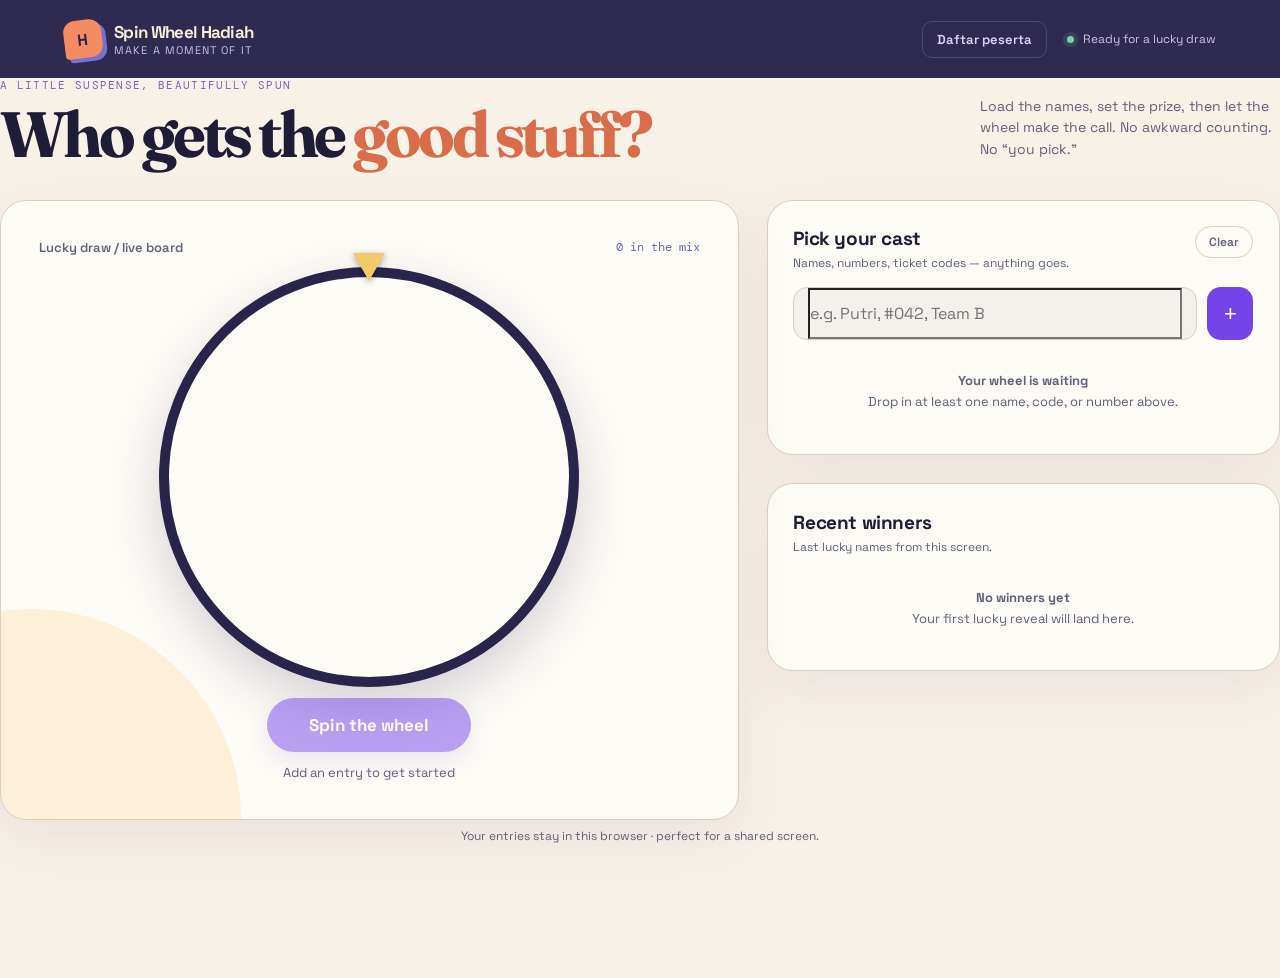
==== commit 3e3c686c: "Rebuild pages to fix blank screen; spin wheel, registration and 404 now render standalone" ====
--- a/index.html
+++ b/index.html
@@ -2,24 +2,210 @@
 <html lang="en">
   <head>
     <meta charset="UTF-8" />
-    <meta name="viewport" content="width=device-width, initial-scale=1.0, maximum-scale=1" />
+    <meta name="viewport" content="width=device-width, initial-scale=1.0" />
     <title>Spin Wheel Hadiah</title>
-    <meta name="description" content="Spin Wheel Hadiah — built on Replit. Update this description to reflect the app." />
+    <meta name="description" content="Spin Wheel Hadiah — Undian HUT RI ke-81. Load the names, set the prize, spin the wheel." />
     <meta name="robots" content="index, follow" />
     <meta property="og:title" content="Spin Wheel Hadiah" />
-    <meta property="og:description" content="Spin Wheel Hadiah — built on Replit. Update this description to reflect the app." />
-    <meta property="og:type" content="website" />
-    <meta name="twitter:card" content="summary_large_image" />
-    <meta name="twitter:title" content="Spin Wheel Hadiah" />
-    <meta name="twitter:description" content="Spin Wheel Hadiah — built on Replit. Update this description to reflect the app." />
+    <meta property="og:description" content="Undian HUT RI ke-81 lucky draw spin wheel." />
+    <meta http-equiv="pragma" content="no-cache" />
+    <meta http-equiv="cache-control" content="no-cache" />
     <link rel="icon" type="image/svg+xml" href="./favicon.svg" />
     <link rel="preconnect" href="https://fonts.googleapis.com">
     <link rel="preconnect" href="https://fonts.gstatic.com" crossorigin>
-    <link href="https://fonts.googleapis.com/css2?family=Inter:wght@400;500;600;700&display=swap" rel="stylesheet">
-    <script type="module" crossorigin src="./assets/index-rJWbn18Z.js"></script>
-    <link rel="stylesheet" crossorigin href="./assets/index-BfxzWdJj.css">
+    <link href="https://fonts.googleapis.com/css2?family=Fraunces:opsz,wght@9..144,600;9..144,700&family=Space+Grotesk:wght@400;500;600;700&family=DM+Mono:wght@400;500&display=swap" rel="stylesheet">
+    <style>
+      *{box-sizing:border-box}
+      body{margin:0;background:hsl(36 53% 94%);color:hsl(246 31% 16%);font-family:"Space Grotesk",-apple-system,BlinkMacSystemFont,sans-serif;-webkit-font-smoothing:antialiased}
+      .app-shell{min-height:100vh;padding-bottom:60px}
+      a{color:inherit;text-decoration:none}
+      .topbar{display:flex;justify-content:space-between;align-items:center;height:78px;padding:0 clamp(20px,5vw,72px);background:#27234af5;color:#f6ecd8}
+      .brand{display:flex;align-items:center;gap:12px}
+      .brand-mark{width:38px;height:38px;display:grid;place-items:center;background:#f38b63;color:#29244a;border-radius:12px 12px 12px 4px;transform:rotate(-7deg);box-shadow:4px 4px #7970ce;font-weight:700}
+      .brand-name{font-size:17px;font-weight:700;letter-spacing:-.04em}
+      .brand-sub{font-size:11px;letter-spacing:.1em;text-transform:uppercase;color:#c7bee9}
+      .topbar-actions{display:flex;align-items:center;gap:20px}
+      .registration-link{color:#dfd6f5;font-size:13px;font-weight:600;padding:9px 14px;border:1px solid #ffffff26;border-radius:10px}
+      .registration-link:hover{background:#ffffff14}
+      .topbar-note{display:flex;align-items:center;gap:9px;color:#cbc3e5;font-size:12px}
+      .live-dot{width:7px;height:7px;border-radius:999px;background:#79d1ab;box-shadow:0 0 0 4px #79d1ab24}
+      .main-grid{width:min(1440px,100%);margin:0 auto;padding:clamp(24px,4vw,58px) clamp(20px,5vw,72px) 40px}
+      .intro{display:flex;justify-content:space-between;align-items:end;gap:24px;margin-bottom:34px}
+      .eyebrow{font-family:"DM Mono",monospace;color:#7167bd;letter-spacing:.12em;text-transform:uppercase;font-size:11px;margin:0 0 11px}
+      .hero-title{font-family:"Fraunces",serif;letter-spacing:-.055em;margin:0;font-size:clamp(38px,5vw,68px);font-weight:700;line-height:.98}
+      .hero-title em{color:#d96c49;font-style:normal}
+      .intro-copy{max-width:300px;color:hsl(246 12% 43%);margin:0 0 5px;font-size:14px;line-height:1.55}
+      .workspace{display:grid;grid-template-columns:minmax(0,1.18fr) minmax(340px,.82fr);gap:28px;align-items:start}
+      .stage-card,.panel{border:1px solid hsl(37 25% 80%);background:hsl(39 67% 98%);border-radius:26px;box-shadow:0 18px 55px #3d2f5b14}
+      .stage-card{display:flex;flex-direction:column;justify-content:space-between;align-items:center;min-height:620px;padding:clamp(20px,3vw,38px);position:relative;overflow:hidden}
+      .stage-card:before{content:"";opacity:.35;pointer-events:none;background:#f8dca0;border-radius:50%;width:420px;height:420px;position:absolute;bottom:-210px;left:-180px}
+      .stage-top{display:flex;justify-content:space-between;align-items:center;width:100%;position:relative;z-index:1}
+      .stage-label{color:hsl(246 12% 43%);font-size:13px;font-weight:600}
+      .entry-count{color:#7167bd;font-family:"DM Mono",monospace;font-size:12px}
+      .wheel-wrap{position:relative;width:min(420px,88%);aspect-ratio:1/1;margin:10px 0;z-index:1}
+      .wheel-rotor{width:100%;height:100%;border-radius:50%;overflow:hidden;border:10px solid #29244a;box-shadow:0 20px 50px #3d2f5b33;will-change:transform}
+      .wheel{width:100%;height:100%}
+      .wheel svg{display:block;width:100%;height:100%}
+      .wheel-pin{position:absolute;top:-14px;left:50%;transform:translateX(-50%);width:0;height:0;border-left:16px solid transparent;border-right:16px solid transparent;border-top:28px solid #f3c969;z-index:3;filter:drop-shadow(0 2px 3px #00000055)}
+      .spin-area{position:relative;z-index:1;display:flex;flex-direction:column;align-items:center;gap:12px}
+      .spin-button{font-family:"Space Grotesk",sans-serif;font-size:17px;font-weight:700;color:#fff;background:hsl(258 79% 59%);border:none;border-radius:999px;padding:16px 42px;cursor:pointer;box-shadow:0 10px 25px #5529d033;transition:transform .15s ease,opacity .2s}
+      .spin-button:hover:not(:disabled){transform:translateY(-2px)}
+      .spin-button:disabled{opacity:.5;cursor:not-allowed}
+      .spin-hint{color:hsl(246 12% 43%);font-size:13px;margin:0}
+      .side-stack{display:flex;flex-direction:column;gap:28px}
+      .panel{padding:clamp(18px,2vw,26px)}
+    </style>
   </head>
   <body>
     <div id="root"></div>
+    <style>
+      .panel-header{display:flex;justify-content:space-between;align-items:flex-start;gap:14px;margin-bottom:16px}
+      .panel-title{margin:0;font-size:19px;letter-spacing:-.02em}
+      .panel-kicker{margin:4px 0 0;color:hsl(246 12% 43%);font-size:12px}
+      .clear-button{font-family:inherit;font-size:12px;font-weight:600;color:hsl(246 12% 43%);background:transparent;border:1px solid hsl(37 25% 80%);border-radius:999px;padding:7px 13px;cursor:pointer}
+      .clear-button:hover{background:hsl(37 25% 92%)}
+      .entry-form{display:flex;gap:10px;margin-bottom:14px}
+      .field-shell{flex:1;display:flex;align-items:center;background:hsl(37 25% 94%);border:1px solid hsl(37 25% 80%);border-radius:14px;padding:0 14px}
+      .field-shell input{width:100%;background:transparent;outline:none;padding:13px 0;font:inherit;color:inherit}
+      .add-button{width:46px;border:none;border-radius:14px;background:hsl(258 79% 59%);color:#fff;font-size:22px;cursor:pointer}
+      .entry-list,.history-list{display:flex;flex-direction:column;gap:8px}
+      .entry-row{display:flex;align-items:center;gap:10px;padding:10px 12px;border-radius:12px;background:hsl(37 25% 94%)}
+      .entry-mark{width:10px;height:10px;border-radius:50%;flex:none}
+      .entry-name{flex:1;font-size:14px}
+      .entry-remove{border:none;background:transparent;color:hsl(246 12% 43%);font-size:18px;cursor:pointer;line-height:1}
+      .empty-list,.empty-history{display:flex;flex-direction:column;gap:4px;color:hsl(246 12% 43%);text-align:center;padding:18px;font-size:13px}
+      .history-item{display:flex;align-items:center;gap:10px;padding:10px 12px;border-radius:12px;background:hsl(37 25% 94%);font-size:13px}
+      .history-item div{display:flex;flex-direction:column}
+      .history-item strong{display:block;font-size:13px}
+      .history-item span{color:hsl(246 12% 43%);font-size:12px}
+      .history-item time{margin-left:auto;color:hsl(246 12% 43%);font-size:11px;font-family:"DM Mono",monospace}
+      .history-dot{width:8px;height:8px;border-radius:50%;background:hsl(161 54% 46%);flex:none}
+      .footer-note{display:flex;justify-content:center;gap:6px;color:hsl(246 12% 43%);font-size:12px;margin-top:8px}
+      .reveal{position:fixed;inset:0;display:flex;align-items:center;justify-content:center;background:#0c0b1a99;z-index:50;padding:20px}
+      .reveal.hidden{display:none}
+      .reveal-card{position:relative;background:#fff;border-radius:26px;padding:38px 34px 30px;text-align:center;max-width:360px;width:100%;box-shadow:0 30px 80px #00000066}
+      .close-reveal{position:absolute;top:14px;right:14px;border:none;background:transparent;font-size:24px;cursor:pointer;color:hsl(246 12% 43%)}
+      .reveal-label{color:#7167bd;font-family:"DM Mono",monospace;text-transform:uppercase;letter-spacing:.12em;font-size:11px;margin:0}
+      .reveal-icon{font-size:30px;margin:12px 0}
+      .reveal-name{font-family:"Fraunces",serif;margin:0;font-size:34px;letter-spacing:-.03em}
+      .reveal-prize{color:hsl(246 12% 43%);margin:8px 0 22px}
+      .reveal-actions{display:flex;flex-direction:column;gap:10px}
+      .keep-button,.remove-button{border:none;border-radius:999px;padding:13px;font-family:inherit;font-size:14px;font-weight:600;cursor:pointer}
+      .keep-button{background:hsl(258 79% 59%);color:#fff}
+      .remove-button{background:hsl(37 25% 92%);color:hsl(246 12% 43%)}
+      @media (max-width:900px){.workspace{grid-template-columns:1fr}.intro{flex-direction:column;align-items:flex-start}.topbar-note{display:none}}
+    </style>
+    <script>
+      (function () {
+        "use strict";
+        var ec = ["#ef6657", "#7a68cd", "#f0a851", "#ffd9a0", "#b9a7d8", "#f28f6b", "#6359b8", "#e8c77e"];
+        var state = { entries: load("hadiah-entries", []), history: load("hadiah-history", []), rotation: 0, spinning: false, prizeText: "A surprise prize" };
+        var rotor = null;
+        function load(k, f) { try { var r = localStorage.getItem(k); return r ? JSON.parse(r) || f : f; } catch (e) { return f; } }
+        function persist() { try { localStorage.setItem("hadiah-entries", JSON.stringify(state.entries)); localStorage.setItem("hadiah-history", JSON.stringify(state.history)); } catch (e) {} }
+        function esc(s) { return String(s).replace(/&/g, "&amp;").replace(/</g, "&lt;").replace(/>/g, "&gt;").replace(/"/g, "&quot;"); }
+        function polar(cx, cy, r, a) { var rad = (a - 90) * Math.PI / 180; return { x: cx + r * Math.cos(rad), y: cy + r * Math.sin(rad) }; }
+        function wedgePath(i, n, r) { var a0 = 360 / n * i, a1 = 360 / n * (i + 1), p0 = polar(250, 250, r, a0), p1 = polar(250, 250, r, a1), large = a1 - a0 > 180 ? 1 : 0; return "M250,250 L" + p0.x.toFixed(2) + "," + p0.y.toFixed(2) + " A" + r + " " + r + " 0 " + large + " 1 " + p1.x.toFixed(2) + "," + p1.y.toFixed(2) + " Z"; }
+        function renderWheel() {
+          var el = document.getElementById("wheel"); if (!el) return;
+          var n = state.entries.length, inner = "";
+          if (n === 0) { el.innerHTML = ""; return; }
+          if (n === 1) {
+            inner = '<circle cx="250" cy="250" r="228" fill="' + ec[0] + '"></circle><text x="250" y="250" text-anchor="middle" dominant-baseline="middle" style="font-size:24px;fill:#fff">' + esc(state.entries[0].name) + "</text>";
+          } else {
+            for (var i = 0; i < n; i++) {
+              var mid = 360 / n * (i + 0.5), pt = polar(250, 250, 116, mid);
+              var nm = state.entries[i].name, lab = nm.length > 13 ? nm.slice(0, 12) + "\u2026" : nm;
+              inner += '<path d="' + wedgePath(i, n, 228) + '" fill="' + ec[i % ec.length] + '"></path><text x="' + pt.x.toFixed(2) + '" y="' + pt.y.toFixed(2) + '" text-anchor="middle" dominant-baseline="middle" style="font-size:15px;fill:#fff">' + esc(lab) + "</text>";
+            }
+          }
+          el.innerHTML = '<svg viewBox="0 0 500 500" xmlns="http://www.w3.org/2000/svg"><g>' + inner + '<circle cx="250" cy="250" r="40" fill="#29244a"></circle></g></svg>';
+        }
+        function renderEntries() {
+          var list = document.getElementById("entryList"); if (!list) return;
+          var n = state.entries.length;
+          var c = document.getElementById("entryCount"); if (c) c.textContent = n + " in the mix";
+          var spin = document.getElementById("spinButton"); if (spin) spin.disabled = state.spinning || n === 0;
+          var hint = document.getElementById("spinHint"); if (hint) hint.textContent = n === 0 ? "Add an entry to get started" : "One spin. One name. Let\u2019s see.";
+          if (n === 0) { list.innerHTML = "<div class=\"empty-list\"><strong>Your wheel is waiting</strong><span>Drop in at least one name, code, or number above.</span></div>"; return; }
+          list.innerHTML = "";
+          for (var i = 0; i < n; i++) {
+            var e = state.entries[i], row = document.createElement("div");
+            row.className = "entry-row";
+            var mk = document.createElement("span"); mk.className = "entry-mark"; mk.style.background = ec[i % ec.length];
+            var nm = document.createElement("span"); nm.className = "entry-name"; nm.textContent = e.name;
+            var rm = document.createElement("button"); rm.type = "button"; rm.className = "entry-remove"; rm.textContent = "\u00d7"; rm.title = "Remove";
+            rm.onclick = (function (id) { return function () { state.entries = state.entries.filter(function (x) { return x.id !== id; }); persist(); render(); }; })(e.id);
+            row.appendChild(mk); row.appendChild(nm); row.appendChild(rm); list.appendChild(row);
+          }
+        }
+        function renderHistory() {
+          var list = document.getElementById("historyList"); if (!list) return;
+          var n = state.history.length;
+          if (n === 0) { list.innerHTML = "<div class=\"empty-history\"><strong>No winners yet</strong><span>Your first lucky reveal will land here.</span></div>"; return; }
+          list.innerHTML = "";
+          for (var i = 0; i < n; i++) {
+            var h = state.history[i], row = document.createElement("div");
+            row.className = "history-item";
+            row.innerHTML = '<span class="history-dot"></span><div><strong>' + esc(h.winner) + "</strong><span>" + esc(h.prize) + "</span></div><time>" + esc(h.time) + "</time>";
+            list.appendChild(row);
+          }
+        }
+        function render() { renderWheel(); renderEntries(); renderHistory(); }
+        function spin() {
+          var n = state.entries.length; if (state.spinning || n === 0) return;
+          state.spinning = true;
+          var k = Math.floor(Math.random() * n), seg = 360 / n;
+          var B = ((state.rotation % 360) + 360) % 360;
+          var X = 360 - (seg * (k + 0.5)) - B; while (X < 0) X += 360;
+          var target = state.rotation + 1440 + X; state.rotation = target;
+          if (rotor) { rotor.style.transition = "transform 3.8s cubic-bezier(.15,.7,.15,.1)"; rotor.style.transform = "rotate(" + target + "deg)"; }
+          var btn = document.getElementById("spinButton"); if (btn) { btn.disabled = true; btn.textContent = "Finding your winner\u2026"; }
+          var hint = document.getElementById("spinHint"); if (hint) hint.textContent = "Spinning\u2026";
+          setTimeout(function () {
+            var winner = state.entries[k];
+            state.spinning = false;
+            state.history.unshift({ id: Date.now() + "-" + k, winner: winner.name, prize: state.prizeText, time: new Date().toLocaleTimeString([], { hour: "2-digit", minute: "2-digit" }) });
+            state.history = state.history.slice(0, 20); persist();
+            renderEntries(); renderHistory(); showReveal(winner);
+          }, 3900);
+        }
+        function showReveal(w) { var m = document.getElementById("reveal"); if (!m) return; document.getElementById("revealName").textContent = w.name; document.getElementById("revealPrize").textContent = state.prizeText; m.classList.remove("hidden"); }
+        function hideReveal() { var m = document.getElementById("reveal"); if (m) m.classList.add("hidden"); }
+        function removeWinner() { var nm = document.getElementById("revealName").textContent; state.entries = state.entries.filter(function (e) { return e.name !== nm; }); persist(); render(); hideReveal(); }
+        window.__spin = spin;
+        window.__close = hideReveal;
+        window.__removeWinner = removeWinner;
+        window.__clear = function () { if (state.entries.length === 0) return; if (!confirm("Clear every entry from this wheel?")) return; state.entries = []; persist(); render(); };
+        window.__add = function (ev) { ev.preventDefault(); var input = document.getElementById("entryInput"); var val = (input.value || "").trim(); if (val) { state.entries.push({ id: Date.now() + "-" + Math.random().toString(36).slice(2, 7), name: val }); persist(); render(); input.value = ""; } return false; };
+        function build() {
+          var root = document.getElementById("root");
+          root.innerHTML =
+            '<header class="topbar">' +
+              '<a class="brand" href="./"><span class="brand-mark">H</span><div><div class="brand-name">Spin Wheel Hadiah</div><div class="brand-sub">make a moment of it</div></div></a>' +
+              '<nav class="topbar-actions"><a class="registration-link" href="./pendaftaran/">Daftar peserta</a><div class="topbar-note"><span class="live-dot"></span>Ready for a lucky draw</div></nav>' +
+            "</header>" +
+            '<main class="app-shell">' +
+              '<section class="intro"><div><p class="eyebrow">A little suspense, beautifully spun</p><h1 class="hero-title">Who gets the <em>good stuff?</em></h1></div><p class="intro-copy">Load the names, set the prize, then let the wheel make the call. No awkward counting. No &ldquo;you pick.&rdquo;</p></section>' +
+              '<div class="workspace">' +
+                '<section class="stage-card" aria-label="Spin wheel area"><div class="stage-top"><span class="stage-label">Lucky draw / live board</span><span class="entry-count" id="entryCount"></span></div>' +
+                '<div class="wheel-wrap"><div class="wheel-pin"></div><div class="wheel-rotor" id="wheelRotor"><div id="wheel" class="wheel"></div></div></div>' +
+                '<div class="spin-area"><button id="spinButton" class="spin-button" type="button" onclick="window.__spin&&window.__spin()">Spin the wheel</button><p id="spinHint" class="spin-hint"></p></div></section>' +
+                '<div class="side-stack">' +
+                  '<section class="panel" aria-labelledby="entries-title"><div class="panel-header"><div><h2 id="entries-title" class="panel-title">Pick your cast</h2><p class="panel-kicker">Names, numbers, ticket codes &mdash; anything goes.</p></div><button class="clear-button" type="button" onclick="window.__clear&&window.__clear()">Clear</button></div>' +
+                  '<form class="entry-form" onsubmit="return window.__add(event)"><label class="field-shell"><input id="entryInput" maxlength="42" placeholder="e.g. Putri, #042, Team B"></label><button class="add-button" type="submit" title="Add">+</button></form>' +
+                  '<div id="entryList" class="entry-list"></div></section>' +
+                  '<section class="panel" aria-labelledby="history-title"><div class="panel-header"><div><h2 id="history-title" class="panel-title">Recent winners</h2><p class="panel-kicker">Last lucky names from this screen.</p></div></div><div id="historyList" class="history-list"></div></section>' +
+                "</div>" +
+              "</div>" +
+              '<div class="footer-note">Your entries stay in this browser &middot; perfect for a shared screen.</div>' +
+            "</main>" +
+            '<div id="reveal" class="reveal hidden" role="dialog" aria-modal="true"><div class="reveal-card"><button class="close-reveal" type="button" onclick="window.__close&&window.__close()" aria-label="Close">&times;</button><p class="reveal-label">The wheel has spoken</p><div class="reveal-icon">&#127919;</div><h2 class="reveal-name" id="revealName"></h2><p class="reveal-prize">takes home <strong id="revealPrize"></strong></p><div class="reveal-actions"><button class="remove-button" type="button" onclick="window.__removeWinner&&window.__removeWinner()">Remove winner</button><button class="keep-button" type="button" onclick="window.__close&&window.__close()">Keep in wheel</button></div></div></div>';
+          rotor = document.getElementById("wheelRotor");
+        }
+        build();
+        render();
+      })();
+    </script>
   </body>
 </html>
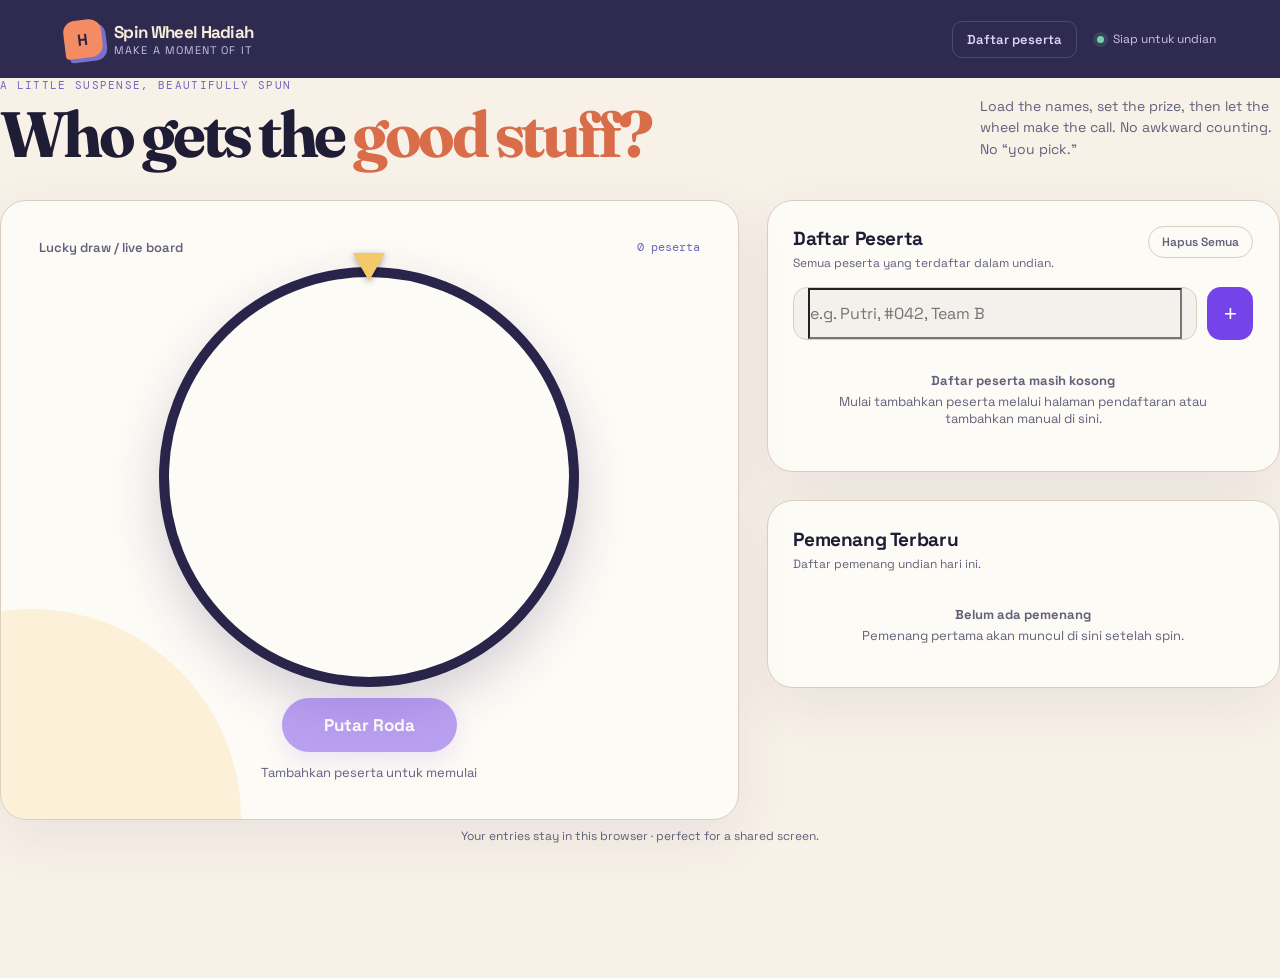
==== commit 2aceb69e: "Production ready: Fully localized to Indonesian + improved registration flow + better UX" ====
--- a/index.html
+++ b/index.html
@@ -10,9 +10,11 @@
     <meta property="og:description" content="Undian HUT RI ke-81 lucky draw spin wheel." />
     <meta http-equiv="pragma" content="no-cache" />
     <meta http-equiv="cache-control" content="no-cache" />
-    <link rel="icon" type="image/svg+xml" href="./favicon.svg" />
+    <base href="/">
+    <link rel="icon" type="image/svg+xml" href="/favicon.svg" />
     <link rel="preconnect" href="https://fonts.googleapis.com">
     <link rel="preconnect" href="https://fonts.gstatic.com" crossorigin>
+    <link rel="preload" href="https://fonts.googleapis.com/css2?family=Fraunces:opsz,wght@9..144,600;9..144,700&family=Space+Grotesk:wght@400;500;600;700&family=DM+Mono:wght@400;500&display=swap" as="style">
     <link href="https://fonts.googleapis.com/css2?family=Fraunces:opsz,wght@9..144,600;9..144,700&family=Space+Grotesk:wght@400;500;600;700&family=DM+Mono:wght@400;500&display=swap" rel="stylesheet">
     <style>
       *{box-sizing:border-box}
@@ -124,17 +126,23 @@
         function renderEntries() {
           var list = document.getElementById("entryList"); if (!list) return;
           var n = state.entries.length;
-          var c = document.getElementById("entryCount"); if (c) c.textContent = n + " in the mix";
+          var c = document.getElementById("entryCount"); if (c) c.textContent = n + " peserta";
           var spin = document.getElementById("spinButton"); if (spin) spin.disabled = state.spinning || n === 0;
-          var hint = document.getElementById("spinHint"); if (hint) hint.textContent = n === 0 ? "Add an entry to get started" : "One spin. One name. Let\u2019s see.";
-          if (n === 0) { list.innerHTML = "<div class=\"empty-list\"><strong>Your wheel is waiting</strong><span>Drop in at least one name, code, or number above.</span></div>"; return; }
+          var hint = document.getElementById("spinHint"); if (hint) hint.textContent = n === 0 ? "Tambahkan peserta untuk memulai" : "Satu putaran. Satu pemenang. Siapa yang menang?";
+          if (n === 0) { list.innerHTML = "<div class=\"empty-list\"><strong>Daftar peserta masih kosong</strong><span>Mulai tambahkan peserta melalui halaman pendaftaran atau tambahkan manual di sini.</span></div>"; return; }
           list.innerHTML = "";
           for (var i = 0; i < n; i++) {
             var e = state.entries[i], row = document.createElement("div");
             row.className = "entry-row";
             var mk = document.createElement("span"); mk.className = "entry-mark"; mk.style.background = ec[i % ec.length];
-            var nm = document.createElement("span"); nm.className = "entry-name"; nm.textContent = e.name;
-            var rm = document.createElement("button"); rm.type = "button"; rm.className = "entry-remove"; rm.textContent = "\u00d7"; rm.title = "Remove";
+            var nm = document.createElement("span"); nm.className = "entry-name"; 
+            // Tampilkan nama lengkap jika ada, jika tidak tampilkan kode
+            nm.textContent = e.fullName || e.full || e.name;
+            // Tambahkan kode kecil di belakang nama
+            if(e.fullName || e.full) {
+              nm.innerHTML += " <small style=\"opacity:0.7;font-size:11px;\">(" + e.code + ")</small>";
+            }
+            var rm = document.createElement("button"); rm.type = "button"; rm.className = "entry-remove"; rm.textContent = "\u00d7"; rm.title = "Hapus";
             rm.onclick = (function (id) { return function () { state.entries = state.entries.filter(function (x) { return x.id !== id; }); persist(); render(); }; })(e.id);
             row.appendChild(mk); row.appendChild(nm); row.appendChild(rm); list.appendChild(row);
           }
@@ -142,7 +150,7 @@
         function renderHistory() {
           var list = document.getElementById("historyList"); if (!list) return;
           var n = state.history.length;
-          if (n === 0) { list.innerHTML = "<div class=\"empty-history\"><strong>No winners yet</strong><span>Your first lucky reveal will land here.</span></div>"; return; }
+          if (n === 0) { list.innerHTML = "<div class=\"empty-history\"><strong>Belum ada pemenang</strong><span>Pemenang pertama akan muncul di sini setelah spin.</span></div>"; return; }
           list.innerHTML = "";
           for (var i = 0; i < n; i++) {
             var h = state.history[i], row = document.createElement("div");
@@ -160,8 +168,8 @@
           var X = 360 - (seg * (k + 0.5)) - B; while (X < 0) X += 360;
           var target = state.rotation + 1440 + X; state.rotation = target;
           if (rotor) { rotor.style.transition = "transform 3.8s cubic-bezier(.15,.7,.15,.1)"; rotor.style.transform = "rotate(" + target + "deg)"; }
-          var btn = document.getElementById("spinButton"); if (btn) { btn.disabled = true; btn.textContent = "Finding your winner\u2026"; }
-          var hint = document.getElementById("spinHint"); if (hint) hint.textContent = "Spinning\u2026";
+          var btn = document.getElementById("spinButton"); if (btn) { btn.disabled = true; btn.textContent = "Mencari pemenang\u2026"; }
+          var hint = document.getElementById("spinHint"); if (hint) hint.textContent = "Lagi berputar\u2026";
           setTimeout(function () {
             var winner = state.entries[k];
             state.spinning = false;
@@ -183,24 +191,24 @@
           root.innerHTML =
             '<header class="topbar">' +
               '<a class="brand" href="./"><span class="brand-mark">H</span><div><div class="brand-name">Spin Wheel Hadiah</div><div class="brand-sub">make a moment of it</div></div></a>' +
-              '<nav class="topbar-actions"><a class="registration-link" href="./pendaftaran/">Daftar peserta</a><div class="topbar-note"><span class="live-dot"></span>Ready for a lucky draw</div></nav>' +
+              '<nav class="topbar-actions"><a class="registration-link" href="/pendaftaran/">Daftar peserta</a><div class="topbar-note"><span class="live-dot"></span>Siap untuk undian</div></nav>' +
             "</header>" +
             '<main class="app-shell">' +
               '<section class="intro"><div><p class="eyebrow">A little suspense, beautifully spun</p><h1 class="hero-title">Who gets the <em>good stuff?</em></h1></div><p class="intro-copy">Load the names, set the prize, then let the wheel make the call. No awkward counting. No &ldquo;you pick.&rdquo;</p></section>' +
               '<div class="workspace">' +
                 '<section class="stage-card" aria-label="Spin wheel area"><div class="stage-top"><span class="stage-label">Lucky draw / live board</span><span class="entry-count" id="entryCount"></span></div>' +
                 '<div class="wheel-wrap"><div class="wheel-pin"></div><div class="wheel-rotor" id="wheelRotor"><div id="wheel" class="wheel"></div></div></div>' +
-                '<div class="spin-area"><button id="spinButton" class="spin-button" type="button" onclick="window.__spin&&window.__spin()">Spin the wheel</button><p id="spinHint" class="spin-hint"></p></div></section>' +
+                '<div class="spin-area"><button id="spinButton" class="spin-button" type="button" onclick="window.__spin&&window.__spin()">Putar Roda</button><p id="spinHint" class="spin-hint"></p></div></section>' +
                 '<div class="side-stack">' +
-                  '<section class="panel" aria-labelledby="entries-title"><div class="panel-header"><div><h2 id="entries-title" class="panel-title">Pick your cast</h2><p class="panel-kicker">Names, numbers, ticket codes &mdash; anything goes.</p></div><button class="clear-button" type="button" onclick="window.__clear&&window.__clear()">Clear</button></div>' +
+                  '<section class="panel" aria-labelledby="entries-title"><div class="panel-header"><div><h2 id="entries-title" class="panel-title">Daftar Peserta</h2><p class="panel-kicker">Semua peserta yang terdaftar dalam undian.</p></div><button class="clear-button" type="button" onclick="window.__clear&&window.__clear()">Hapus Semua</button></div>' +
                   '<form class="entry-form" onsubmit="return window.__add(event)"><label class="field-shell"><input id="entryInput" maxlength="42" placeholder="e.g. Putri, #042, Team B"></label><button class="add-button" type="submit" title="Add">+</button></form>' +
                   '<div id="entryList" class="entry-list"></div></section>' +
-                  '<section class="panel" aria-labelledby="history-title"><div class="panel-header"><div><h2 id="history-title" class="panel-title">Recent winners</h2><p class="panel-kicker">Last lucky names from this screen.</p></div></div><div id="historyList" class="history-list"></div></section>' +
+                  '<section class="panel" aria-labelledby="history-title"><div class="panel-header"><div><h2 id="history-title" class="panel-title">Pemenang Terbaru</h2><p class="panel-kicker">Daftar pemenang undian hari ini.</p></div></div><div id="historyList" class="history-list"></div></section>' +
                 "</div>" +
               "</div>" +
               '<div class="footer-note">Your entries stay in this browser &middot; perfect for a shared screen.</div>' +
             "</main>" +
-            '<div id="reveal" class="reveal hidden" role="dialog" aria-modal="true"><div class="reveal-card"><button class="close-reveal" type="button" onclick="window.__close&&window.__close()" aria-label="Close">&times;</button><p class="reveal-label">The wheel has spoken</p><div class="reveal-icon">&#127919;</div><h2 class="reveal-name" id="revealName"></h2><p class="reveal-prize">takes home <strong id="revealPrize"></strong></p><div class="reveal-actions"><button class="remove-button" type="button" onclick="window.__removeWinner&&window.__removeWinner()">Remove winner</button><button class="keep-button" type="button" onclick="window.__close&&window.__close()">Keep in wheel</button></div></div></div>';
+            '<div id="reveal" class="reveal hidden" role="dialog" aria-modal="true"><div class="reveal-card"><button class="close-reveal" type="button" onclick="window.__close&&window.__close()" aria-label="Tutup">&times;</button><p class="reveal-label">Roda telah berbicara!</p><div class="reveal-icon">&#127919;</div><h2 class="reveal-name" id="revealName"></h2><p class="reveal-prize">mendapatkan <strong id="revealPrize"></strong></p><div class="reveal-actions"><button class="remove-button" type="button" onclick="window.__removeWinner&&window.__removeWinner()">Hapus pemenang</button><button class="keep-button" type="button" onclick="window.__close&&window.__close()">Biarkan tetap ada</button></div></div></div>';
           rotor = document.getElementById("wheelRotor");
         }
         build();
@@ -208,4 +216,4 @@
       })();
     </script>
   </body>
-</html>
+</html>
